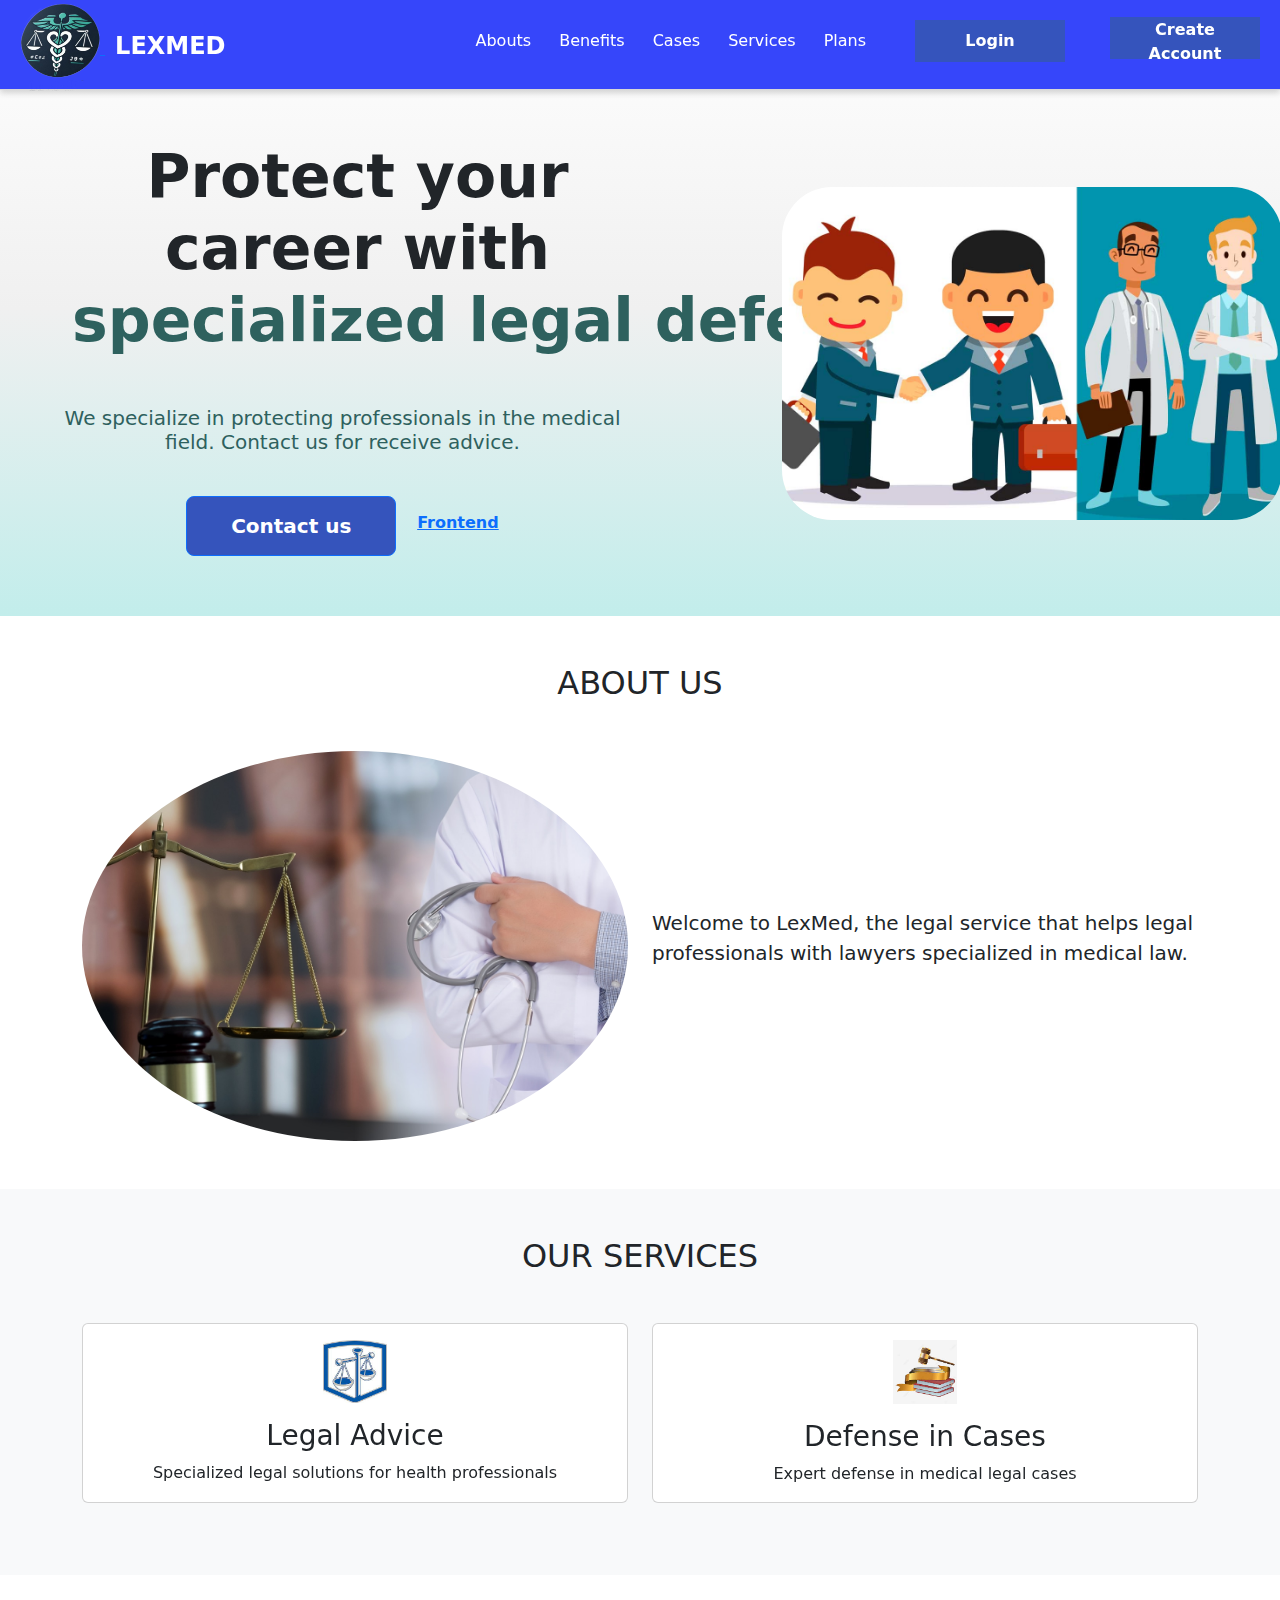
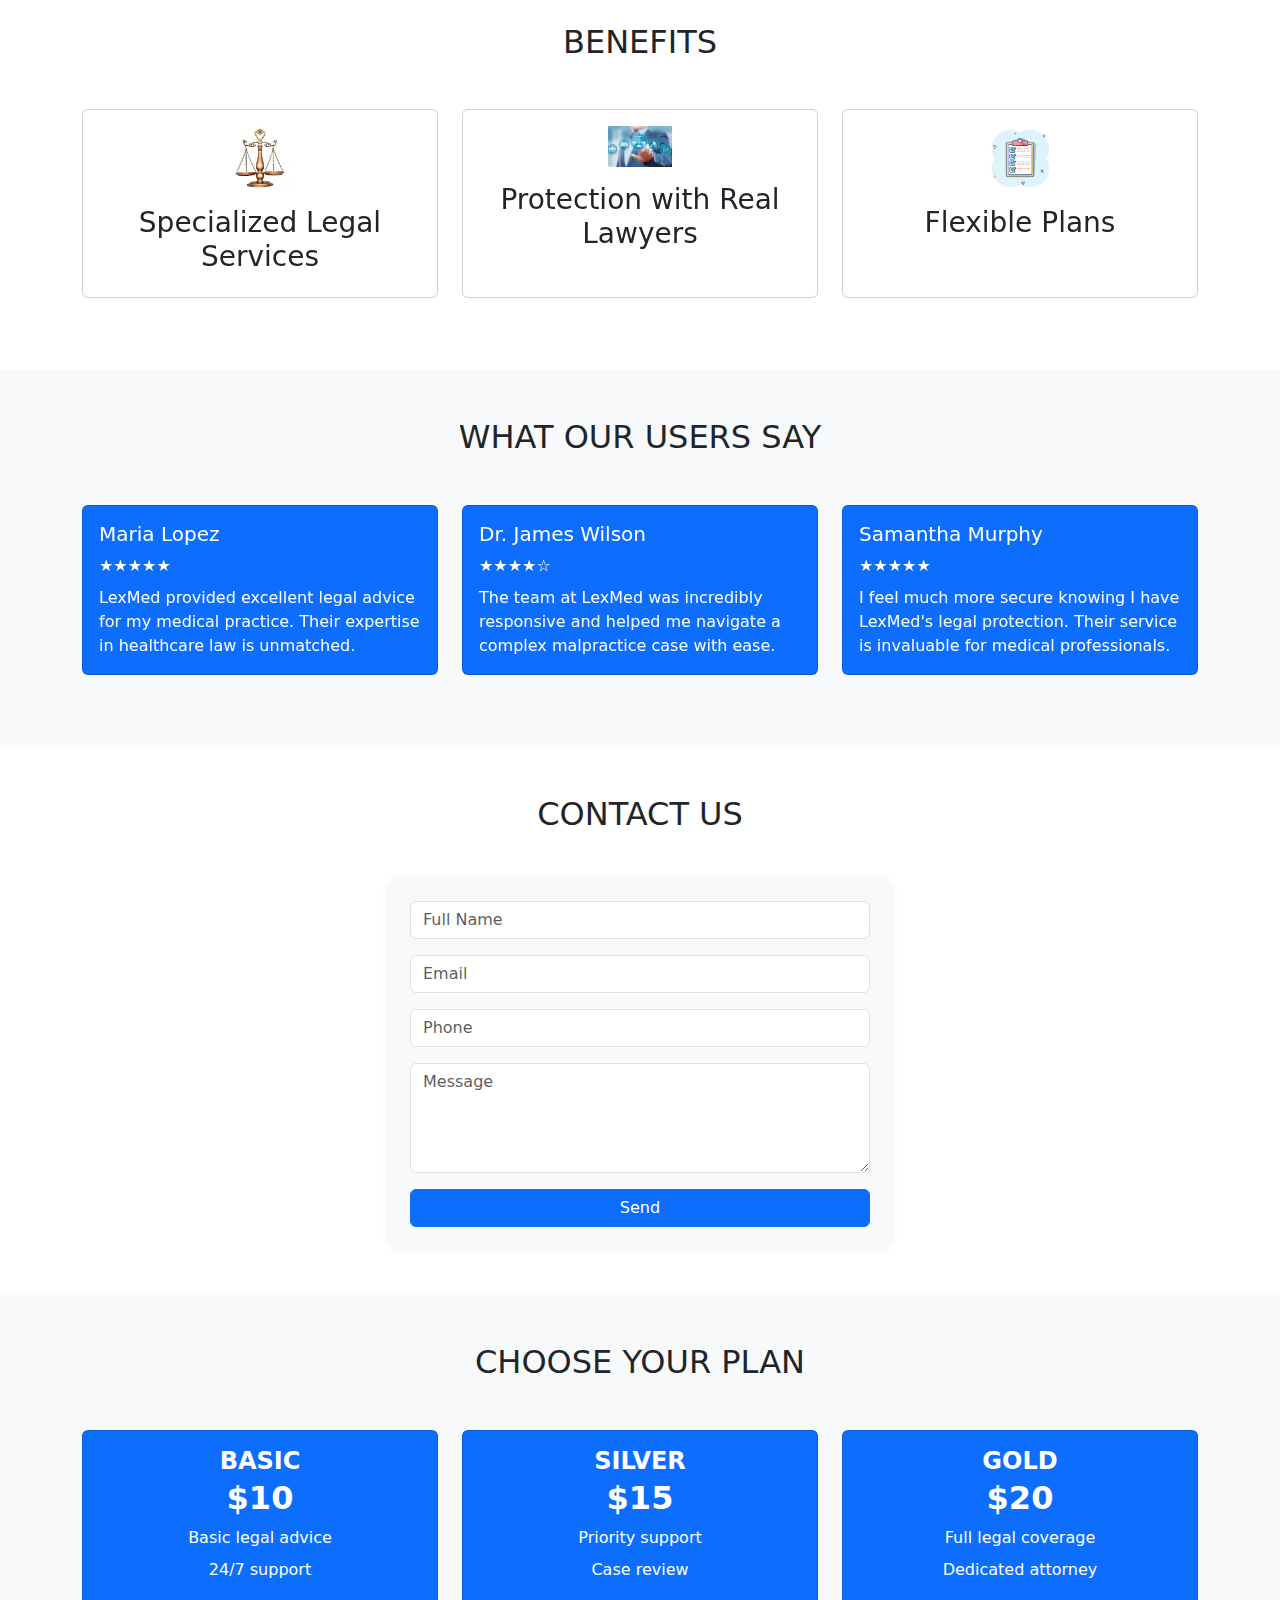
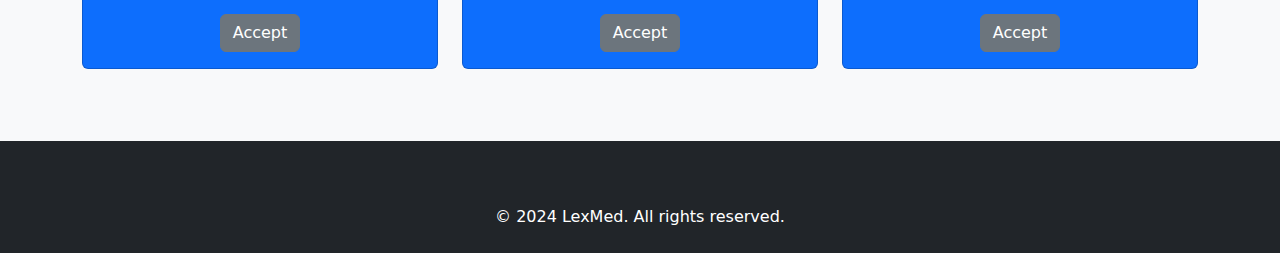
==== index.html @ c7dd46a3 "update cta" ====
<!doctype html>
<html lang="en">

<head>
    <meta charset="UTF-8">
    <meta name="viewport"
        content="width=device-width, user-scalable=no, initial-scale=1.0, maximum-scale=1.0, minimum-scale=1.0">
    <meta http-equiv="X-UA-Compatible" content="ie=edge">
    <title>LexMed - Legal Services for Medical Professionals</title>
    <link rel="stylesheet" type="text/css" href="./assets/styles/styles.css">
    <link rel="stylesheet" href="./assets/styles/seccion-hero.css">
    <link href="https://fonts.googleapis.com/css?family=Open Sans" rel="stylesheet">
    <link href="https://fonts.googleapis.com/css2?family=Poppins:wght@500;600&display=swap" rel="stylesheet">
    <!--Bootstrap-->
    <link href="https://cdn.jsdelivr.net/npm/bootstrap@5.3.3/dist/css/bootstrap.min.css" rel="stylesheet"
        integrity="sha384-QWTKZyjpPEjISv5WaRU9OFeRpok6YctnYmDr5pNlyT2bRjXh0JMhjY6hW+ALEwIH" crossorigin="anonymous">
    <script src="https://cdn.jsdelivr.net/npm/bootstrap@5.3.3/dist/js/bootstrap.bundle.min.js"
        integrity="sha384-YvpcrYf0tY3lHB60NNkmXc5s9fDVZLESaAA55NDzOxhy9GkcIdslK1eN7N6jIeHz"
        crossorigin="anonymous"></script>
    <!--Bootstrap Icons-->
    <link rel="stylesheet" href="https://cdnjs.cloudflare.com/ajax/libs/font-awesome/6.4.0/css/all.min.css"
        integrity="sha512-iecdLmaskl7CVkqkXNQ/ZH/XLlvWZOJyj7Yy7tcenmpD1ypASozpmT/E0iPtmFIB46ZmdtAc9eNBvH0H/ZpiBw=="
        crossorigin="anonymous" referrerpolicy="no-referrer" />
</head>

<body>
    <div class="progress-bar">
        <div id="progress" class="progress"></div>
    </div>
    <header>
        <div class="navbar">
            <div class="logo">
                <a href="">
                    <img src="./assets/images/logo_edit.png" alt="logo">
                </a>
                <span class="logo-title">LEXMED</span>
            </div>

            <ul class="links">
                <li><a href="#abouts">Abouts</a></li>
                <li><a href="#beneficios">Benefits</a></li>
                <li><a href="#cases">Cases</a></li>
                <li><a href="#services">Services</a></li>
                <li><a href="#planes">Plans</a></li>
                <a href="" target="_blank">
                    <button class="primary-button">Login</button>
                </a>
                <a href="" target="_blank">
                    <button class="primary-button">Create Account</button>
                </a>
            </ul>
            <div class="toggle_btn"><i class="fa-solid fa-bars"></i></div>
        </div>

        <div class="dropdown_menu">
            <ul>
                <li><a href="#abouts">Abouts</a></li>
                <li><a href="#beneficios">Benefits</a></li>
                <li><a href="#cases">Cases</a></li>
                <li><a href="#services">Services</a></li>
                <li><a href="#planes">Plans</a></li>
                <li><a href="" target="_blank">
                        <button class="primary-button">Login</button>
                    </a></li>
                <li><a href="" target="_blank">
                        <button class="primary-button">Create Account</button>
                    </a></li>
            </ul>
        </div>
    </header>

    <div class="container-fluid seccion-hero">
        <div class="row h-100">
            <div class="col animated-text">
                <h1 class="animated-text text-center">
                    Protect your career with <br>
                    <span class="text">specialized legal defense</span>
                </h1>

                <h4 class="hero-description text-center">
                    We specialize in protecting professionals in the medical field. Contact us for
                    receive
                    advice.
                </h4>

                <div class="text-center">
                    <button type="button" class="btn btn-primary btn-lg button-hero">Contact us</button>
                    <a href="https://lexmed.vercel.app/login">Frontend</a>
                </div>
            </div>

            <div class="col d-flex justify-content-center align-items-center">
                <img src="./assets/images/foto 1.jpg" alt="imagen hero LexMed" class="img-fluid">
            </div>
        </div>
    </div>
    <section class="about py-5">
        <div class="container">
            <h2 class="text-center mb-5">ABOUT US</h2>
            <div class="row align-items-center">
                <div class="col-md-6">
                    <img src="./assets/images/imagen2.jpg" alt="Scales of Justice" class="img-fluid rounded-circle">
                </div>
                <div class="col-md-6">
                    <p class="lead">Welcome to LexMed, the legal service that helps legal professionals with lawyers
                        specialized in medical law.</p>
                </div>
            </div>
        </div>
    </section>

    <section class="services py-5 bg-light">
        <div class="container">
            <h2 class="text-center mb-5">OUR SERVICES</h2>
            <div class="row">
                <div class="col-md-6 mb-4">
                    <div class="card h-100">
                        <div class="card-body text-center">
                            <img src="./assets/images/imagen3.jpg" alt="Legal Advice Icon" class="mb-3"
                                style="width: 64px;">
                            <h3 class="card-title">Legal Advice</h3>
                            <p class="card-text">Specialized legal solutions for health professionals</p>
                        </div>
                    </div>
                </div>
                <div class="col-md-6 mb-4">
                    <div class="card h-100">
                        <div class="card-body text-center">
                            <img src="./assets/images/imagen4.png" alt="Defense Icon" class="mb-3" style="width: 64px;">
                            <h3 class="card-title">Defense in Cases</h3>
                            <p class="card-text">Expert defense in medical legal cases</p>
                        </div>
                    </div>
                </div>
            </div>
        </div>
    </section>

    <section class="benefits py-5">
        <div class="container">
            <h2 class="text-center mb-5">BENEFITS</h2>
            <div class="row">
                <div class="col-md-4 mb-4">
                    <div class="card h-100">
                        <div class="card-body text-center">
                            <img src="./assets/images/imagen5.jpg" alt="Specialized Icon" class="mb-3"
                                style="width: 64px;">
                            <h3 class="card-title">Specialized Legal Services</h3>
                        </div>
                    </div>
                </div>
                <div class="col-md-4 mb-4">
                    <div class="card h-100">
                        <div class="card-body text-center">
                            <img src="./assets/images/imagen6.jpg" alt="Protection Icon" class="mb-3"
                                style="width: 64px;">
                            <h3 class="card-title">Protection with Real Lawyers</h3>
                        </div>
                    </div>
                </div>
                <div class="col-md-4 mb-4">
                    <div class="card h-100">
                        <div class="card-body text-center">
                            <img src="./assets/images/imagen7.jpg" alt="Flexible Icon" class="mb-3"
                                style="width: 64px;">
                            <h3 class="card-title">Flexible Plans</h3>
                        </div>
                    </div>
                </div>
            </div>
        </div>
    </section>
    <section class="testimonials py-5 bg-light">
        <div class="container">
            <h2 class="text-center mb-5">WHAT OUR USERS SAY</h2>
            <div class="row">
                <div class="col-md-4 mb-4">
                    <div class="card h-100 bg-primary text-white">
                        <div class="card-body">
                            <h5 class="card-title">Maria Lopez</h5>
                            <div class="mb-2">★★★★★</div>
                            <p class="card-text">LexMed provided excellent legal advice for my medical practice. Their
                                expertise in healthcare law is unmatched.</p>
                        </div>
                    </div>
                </div>
                <div class="col-md-4 mb-4">
                    <div class="card h-100 bg-primary text-white">
                        <div class="card-body">
                            <h5 class="card-title">Dr. James Wilson</h5>
                            <div class="mb-2">★★★★☆</div>
                            <p class="card-text">The team at LexMed was incredibly responsive and helped me navigate a
                                complex malpractice case with ease.</p>
                        </div>
                    </div>
                </div>
                <div class="col-md-4 mb-4">
                    <div class="card h-100 bg-primary text-white">
                        <div class="card-body">
                            <h5 class="card-title">Samantha Murphy</h5>
                            <div class="mb-2">★★★★★</div>
                            <p class="card-text">I feel much more secure knowing I have LexMed's legal protection. Their
                                service is invaluable for medical professionals.</p>
                        </div>
                    </div>
                </div>
            </div>
        </div>
    </section>

    <section class="contact-us py-5">
        <div class="container">
            <h2 class="text-center mb-5">CONTACT US</h2>
            <form class="mx-auto" style="max-width: 500px;">
                <div class="mb-3">
                    <input type="text" class="form-control" placeholder="Full Name" required>
                </div>
                <div class="mb-3">
                    <input type="email" class="form-control" placeholder="Email" required>
                </div>
                <div class="mb-3">
                    <input type="tel" class="form-control" placeholder="Phone">
                </div>
                <div class="mb-3">
                    <textarea class="form-control" rows="4" placeholder="Message" required></textarea>
                </div>
                <button type="submit" class="btn btn-primary w-100">Send</button>
            </form>
        </div>
    </section>

    <section class="pricing py-5 bg-light">
        <div class="container">
            <h2 class="text-center mb-5">CHOOSE YOUR PLAN</h2>
            <div class="row">
                <div class="col-md-4 mb-4">
                    <div class="card h-100 bg-primary text-white">
                        <div class="card-body text-center">
                            <h3 class="card-title">BASIC</h3>
                            <h4 class="card-subtitle mb-2">$10</h4>
                            <ul class="list-unstyled">
                                <li>Basic legal advice</li>
                                <li>24/7 support</li>
                            </ul>
                            <button class="btn btn-secondary mt-3">Accept</button>
                        </div>
                    </div>
                </div>
                <div class="col-md-4 mb-4">
                    <div class="card h-100 bg-primary text-white">
                        <div class="card-body text-center">
                            <h3 class="card-title">SILVER</h3>
                            <h4 class="card-subtitle mb-2">$15</h4>
                            <ul class="list-unstyled">
                                <li>Priority support</li>
                                <li>Case review</li>
                            </ul>
                            <button class="btn btn-secondary mt-3">Accept</button>
                        </div>
                    </div>
                </div>
                <div class="col-md-4 mb-4">
                    <div class="card h-100 bg-primary text-white">
                        <div class="card-body text-center">
                            <h3 class="card-title">GOLD</h3>
                            <h4 class="card-subtitle mb-2">$20</h4>
                            <ul class="list-unstyled">
                                <li>Full legal coverage</li>
                                <li>Dedicated attorney</li>
                            </ul>
                            <button class="btn btn-secondary mt-3">Accept</button>
                        </div>
                    </div>
                </div>
            </div>
        </div>
    </section>

    <footer class="py-4 bg-dark text-white text-center footer">
        <div class="container">
            <div class="mb-3">
                <a href="#" class="text-white me-3"><i class="fab fa-instagram"></i></a>
                <a href="#" class="text-white me-3"><i class="fab fa-twitter"></i></a>
                <a href="#" class="text-white me-3"><i class="fab fa-facebook"></i></a>
            </div>
            <p class="mb-0">© 2024 LexMed. All rights reserved.</p>
        </div>
    </footer>

    <script src="./assets/scripts/featuresprojects.js"></script>
</body>

</html>
---- assets/styles/styles.css ----
﻿:root {
    --white: #FFFFFF;
    --black: #FFFFFF;
    --btn-color-blue: #3554BC;
    --hover-sky-blue: #48E6EA;
    --very-light-blue: #3646fa;
    --very-light-purple: #D9C9ED;
    --very-light-pinkl: #d8d8d8;
    --very-ligh-gray: #333333;
    --sm: 14px;
    --md: 16px;
    --lg: 18px;
}

body {
    font-family: 'Open Sans', sans-serif;
    color: var(--text-color);
    margin-top: 90px;
}

body::-webkit-scrollbar-thumb {
    background: rgb(143, 214, 227);
    background: linear-gradient(0deg, rgba(143, 214, 227, 1) 5%, rgba(210, 140, 219, 1) 47%, rgba(143, 214, 227, 1) 100%);
    border-radius: 10px;
}


li {
    list-style: none;
}

a {
    text-decoration: none;
    color: var(--color-black);
    font-size: 1rem;
}

a:hover {
    color: var(--accent-color);
    font-size: 1.5rem;
    transition: 0.7s;
}

.progress-bar {
    position: fixed;
    width: 100%;
    height: 10px;
}

.progress {
    width: 0%;
    height: 100%;
    background-color: var(--very-light-purple);
}

.menu {
    display: none;
}

/********* NAVIGATION BAR *********/

header {
    position: relative;
    padding: 0 2rem;
    height: 90px;
    background-repeat: no-repeat;
    background-attachment: fixed;
    background-size: cover;
    position: fixed;
    top: 0;
    width: 100%;
    z-index: 100;
    display: flex;
    padding: 5px 20px;
    justify-content: space-between;
    align-items: center;
    border-bottom: 1px solid var(--very-light-pinkl);
    background-color: var(--very-light-blue);
    box-shadow: 0px 3px 6px rgba(0, 0, 0, 0.16);
}

.navbar {
    width: 100%;
    height: 100px;
    margin: 0 auto;
    display: flex;
    align-items: center;
    justify-content: space-between;
}

.navbar .logo a img {
    width: 80px;
    height: auto;

}

.navbar .links {
    display: flex;
    gap: 2rem;
    font-weight: 500;
    list-style: none;
    display: flex;
    align-items: center;
    gap: 20px;
    height: 50px;
}

.navbar .links li a {
    text-decoration: none;
    color: var(--black);
    border-radius: 8px;
    padding: 4px;
    display: inline-block;
}

.logo-title {
    font-size: 1.5rem;
    font-weight: bold;
    margin-left: 10px;
    color: white;
}

.navbar .links li a:hover {
    background-color: var(--hover-sky-blue);
    border: 1px solid var(--very-light-purple);
}

.navbar.links li:first-child a:hover,
.navbar.links li:nth-child(4) a:hover,
.navbar.links li:last-child a:hover {
    display: block;
    text-align: center;
}


.navbar .toggle_btn {
    color: var(--color-black);
    font-size: 1.5rem;
    cursor: pointer;
    display: none;
}

.navbar .toggle_btn:hover {
    color: var(--accent-color);
}

.primary-button {
    background-color: var(--btn-color-blue);
    margin-left: 25px;
    border: none;
    color: var(--white);
    height: 42px;
    width: 150px;
    cursor: pointer;
    font-size: var(--md);
    font-weight: bold;
}

#tooltip {
    position: absolute;
    bottom: 0;
    left: 50%;
    transform: translateX(-50%);
    color: rgb(0, 0, 0);
    padding: 0.5rem;
    border-radius: 5px;
    font-size: 14px;
    pointer-events: none;
    display: none;
    font-family: var(--roboto-font);
}

/********* DROPDOWN MENU *********/

.dropdown_menu {
    position: absolute;
    right: 2rem;
    top: 100px;
    width: 300px;
    height: 0;
    background: rgba(0, 0, 0, 0.1);
    backdrop-filter: blur(15px);
    border-radius: 10px;
    overflow: hidden;
    transition: height 0.5s cubic-bezier(0.175, 0.885, 0.32, 1.275);
    font-family: Arial, sans-serif;
}

.dropdown_menu.open {
    height: 350px;
}

.dropdown_menu.open a {
    text-decoration: none;
}

.dropdown_menu li {
    padding: 0.7rem;
    display: flex;
    align-items: center;
    justify-content: center;
}


.about-image {
    max-width: 300px;
    margin: 0 auto;
}

.card {
    transition: transform 0.3s ease-in-out;
}

.card:hover {
    transform: translateY(-5px);
}

.service-icon, .benefit-icon {
    width: 64px;
    height: 64px;
}

@media (max-width: 992px) {
    .navbar .links {
        display: none;
    }

    .navbar .toggle_btn {
        display: block;
    }

    .animated-text {
        font-size: 2rem;
    }
}

@media (max-width: 768px) {
    .animated-text {
        font-size: 1.75rem;
    }

    .hero-description {
        font-size: 1rem;
    }
}

@media (max-width: 576px) {
    .animated-text {
        font-size: 1.5rem;
    }

    .hero-description {
        font-size: 0.9rem;
    }
}

/* Estilos adicionales para las nuevas secciones */

.testimonials .card,
.pricing .card {
    transition: transform 0.3s ease-in-out;
}

.testimonials .card:hover,
.pricing .card:hover {
    transform: translateY(-5px);
}

.contact-us form {
    background-color: #f8f9fa;
    padding: 20px;
    border-radius: 8px;
    box-shadow: 0 0 10px rgba(0, 0, 0, 0.1);
}

.pricing .card-title {
    font-size: 1.5rem;
    font-weight: bold;
}

.pricing .card-subtitle {
    font-size: 2rem;
    font-weight: bold;
}

.pricing ul {
    margin-bottom: 1rem;
}

.pricing ul li {
    margin-bottom: 0.5rem;
}



footer a:hover {
    color: var(--hover-sky-blue) !important;
}

@media (max-width: 768px) {
    .testimonials .card,
    .pricing .card {
        margin-bottom: 20px;
    }
}
---- assets/styles/seccion-hero.css ----
﻿.animated-text {
    font-size: 60px;
    font-weight: 600;
    min-width: 280px;
    padding-top: 40px;
    margin-left: 30px;
}

.text {
    border-right: 2px solid #0072FF;
    white-space: nowrap;
    overflow: hidden;
    animation: blink-caret .75s step-end infinite;
    color: #2E615E;
}

@keyframes blink-caret {
    from, to {
        border-color: transparent
    }
    50% {
        border-color: #2E615E;
    }
}

.hero-description {
    font-size: 20px;
    color: #2E615E;
    margin-top: 50px;
}

.seccion-hero {
    background-image: linear-gradient(180deg, #ffffff 0%, #f0f0f0 50%, #c2edeb 100%, #74C9C4);
    padding-top: 60px;
    padding-bottom: 60px;
    margin-right: 20px;
}

.seccion-hero .button-hero {
    font-size: 20px;
    width: 210px;
    height: 60px;
    font-weight: 600;
    margin-top: 30px;
    background-color: var(--btn-color-blue);
    color: var(--white);
}

.seccion-hero img {
    height: auto;
    width: 500px;
    object-fit: contain;
    border-radius: 50px;
    margin-top: 10vh;
    margin-left: 10vw;
    z-index: 0;
    display: block;
}


@media (max-width: 992px) {
    .animated-text {
        font-size: 40px;
        margin-left: 0;
        text-align: center;
        padding-top: 20px;
    }

    .hero-description {
        font-size: 18px;
        margin-top: 30px;
    }

    .seccion-hero .button-hero {
        margin-top: 20px;
    }

    .seccion-hero img {
        width: 80%;
        margin-top: 30px;
        margin-left: 5%
    }
}

@media (max-width: 768px) {
    .animated-text {
        font-size: 35px;
    }

    .hero-description {
        font-size: 16px;
    }

    .seccion-hero .button-hero {
        width: 180px;
        height: 50px;
        font-size: 18px;
    }

}

@media (max-width: 576px) {
    .animated-text {
        font-size: 28px;
    }

    .hero-description {
        font-size: 14px;
    }

    .seccion-hero .button-hero {
        width: 160px;
        height: 45px;
        font-size: 16px;
    }

    .seccion-hero img {
        width: 100%;
        margin-top: 20px;
        margin-left: 2%;
    }
}
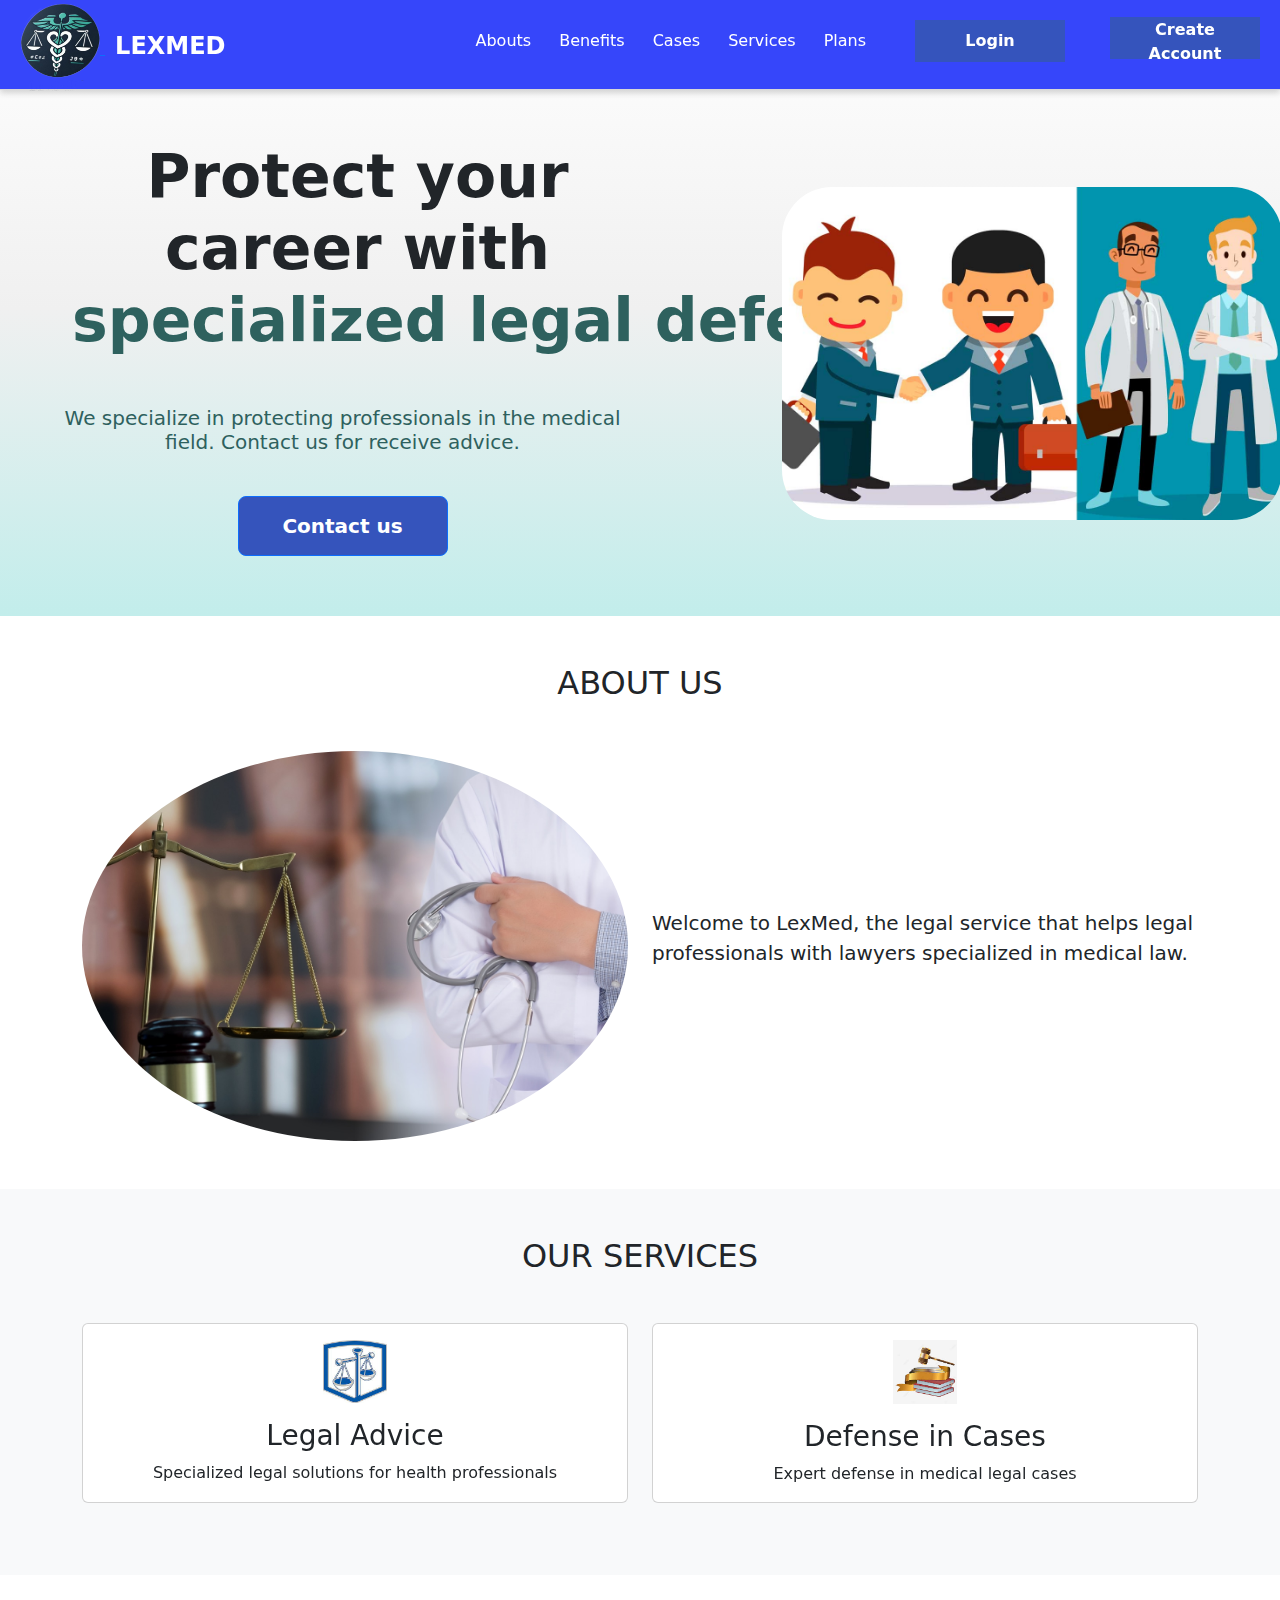
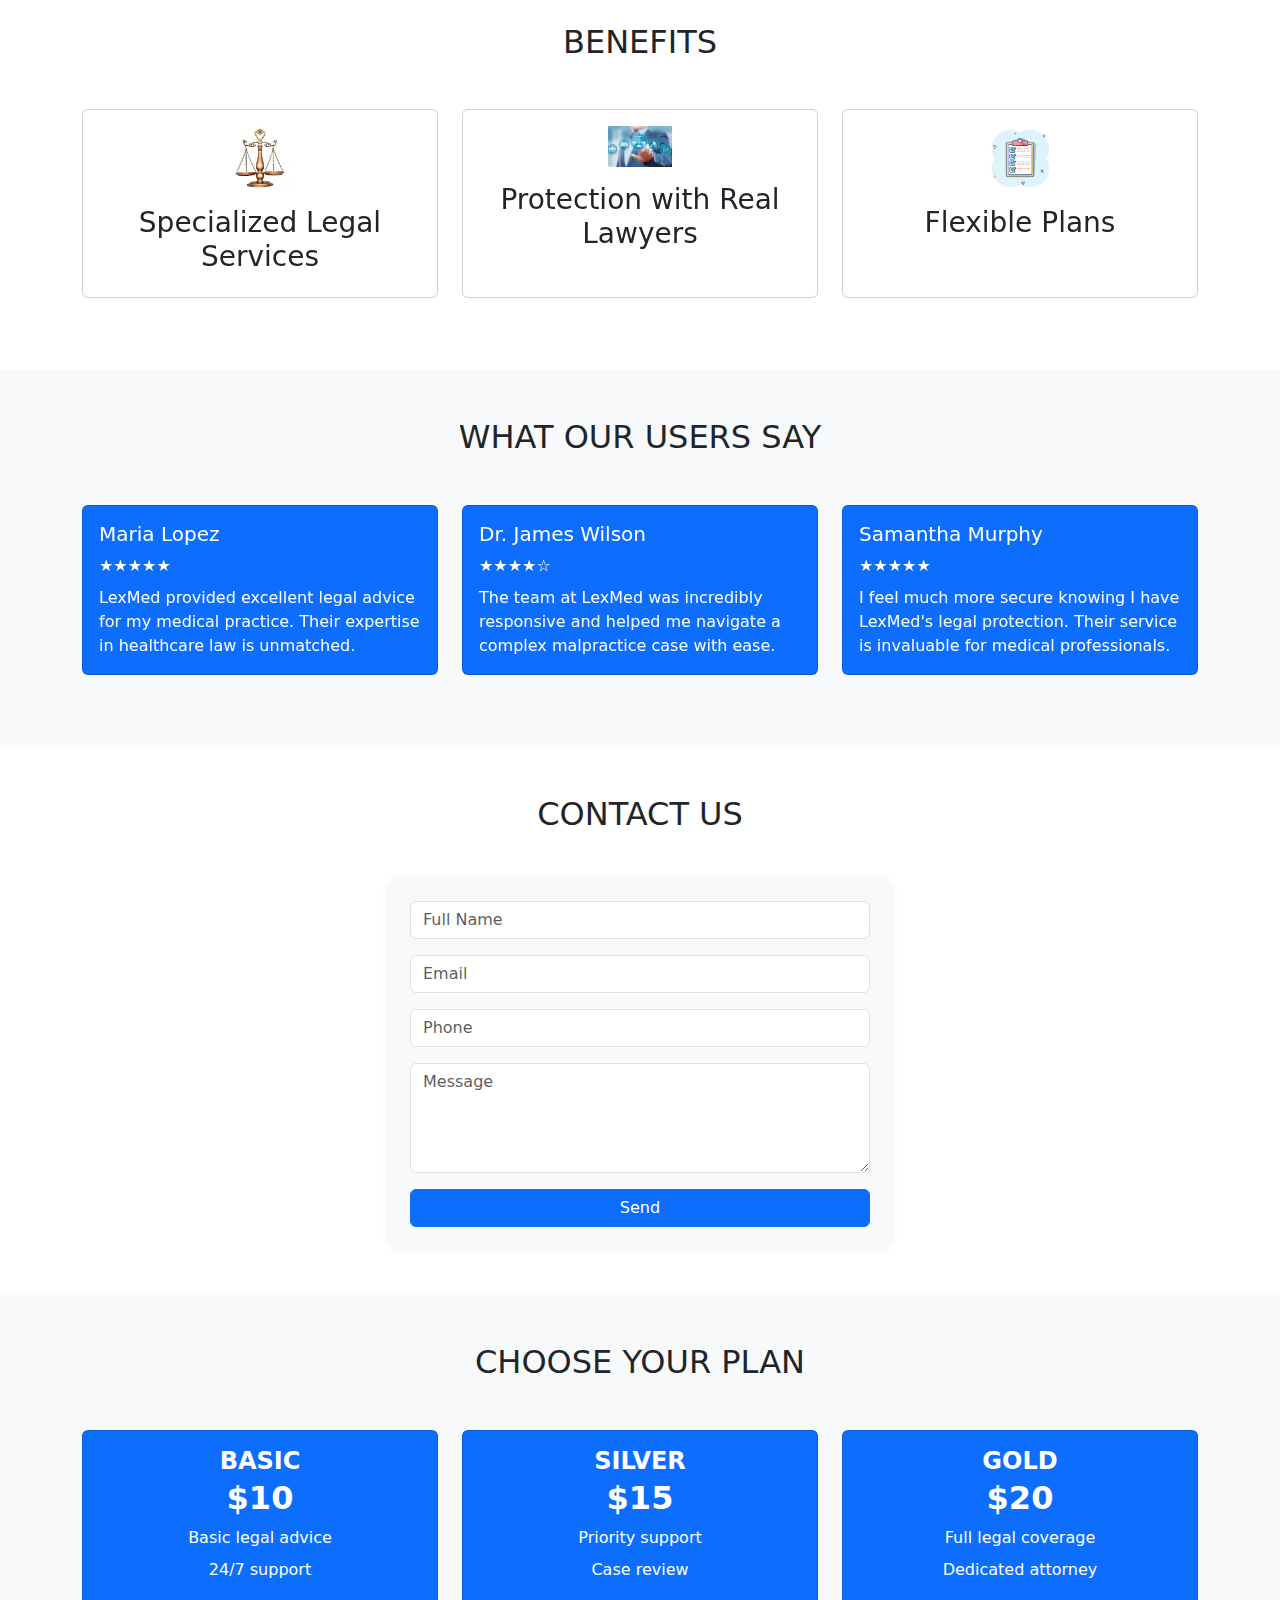
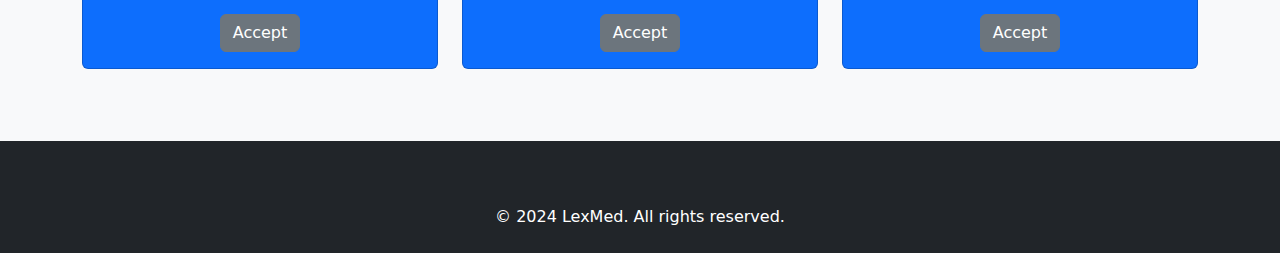
==== commit 10093798: "update cta god" ====
--- a/index.html
+++ b/index.html
@@ -85,7 +85,7 @@
 
                 <div class="text-center">
                     <button type="button" class="btn btn-primary btn-lg button-hero">Contact us</button>
-                    <a href="https://lexmed.vercel.app/login">Frontend</a>
+                    <a href="https://lexmed.vercel.app/login"></a>
                 </div>
             </div>
 
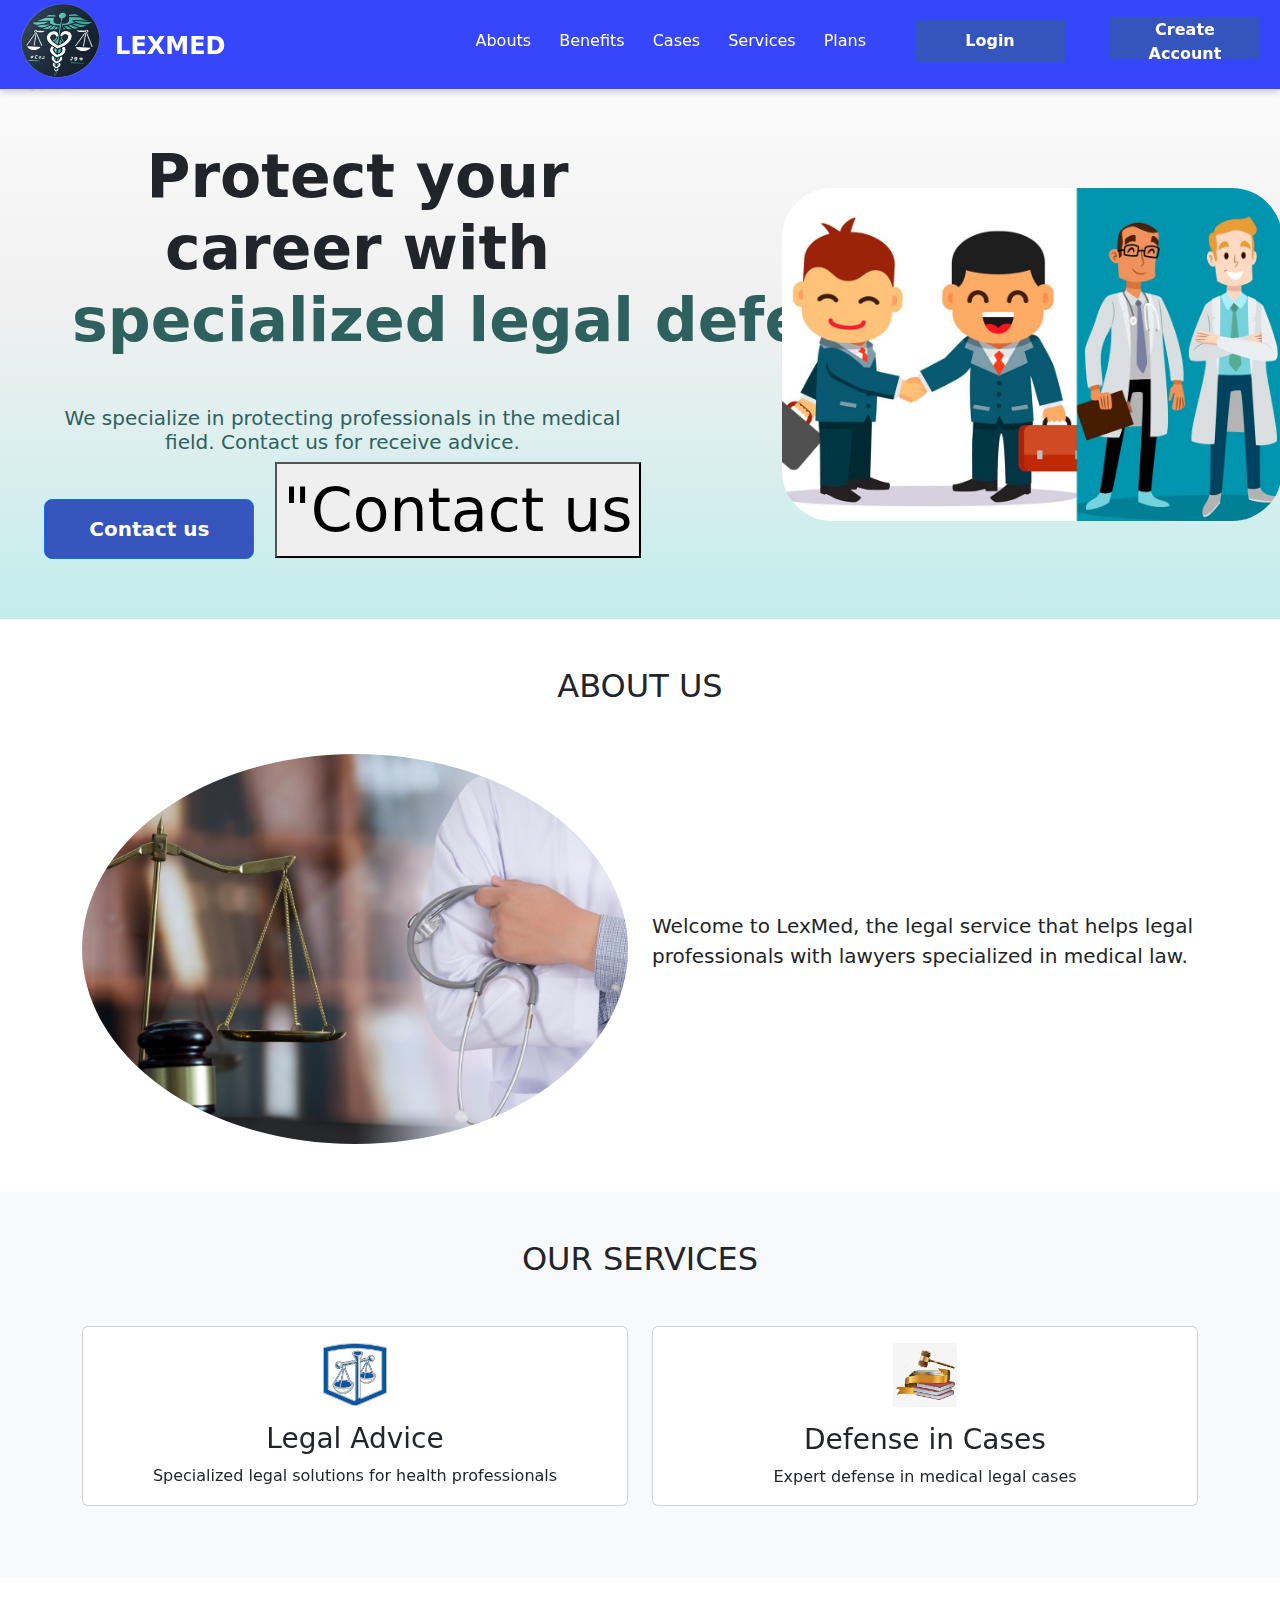
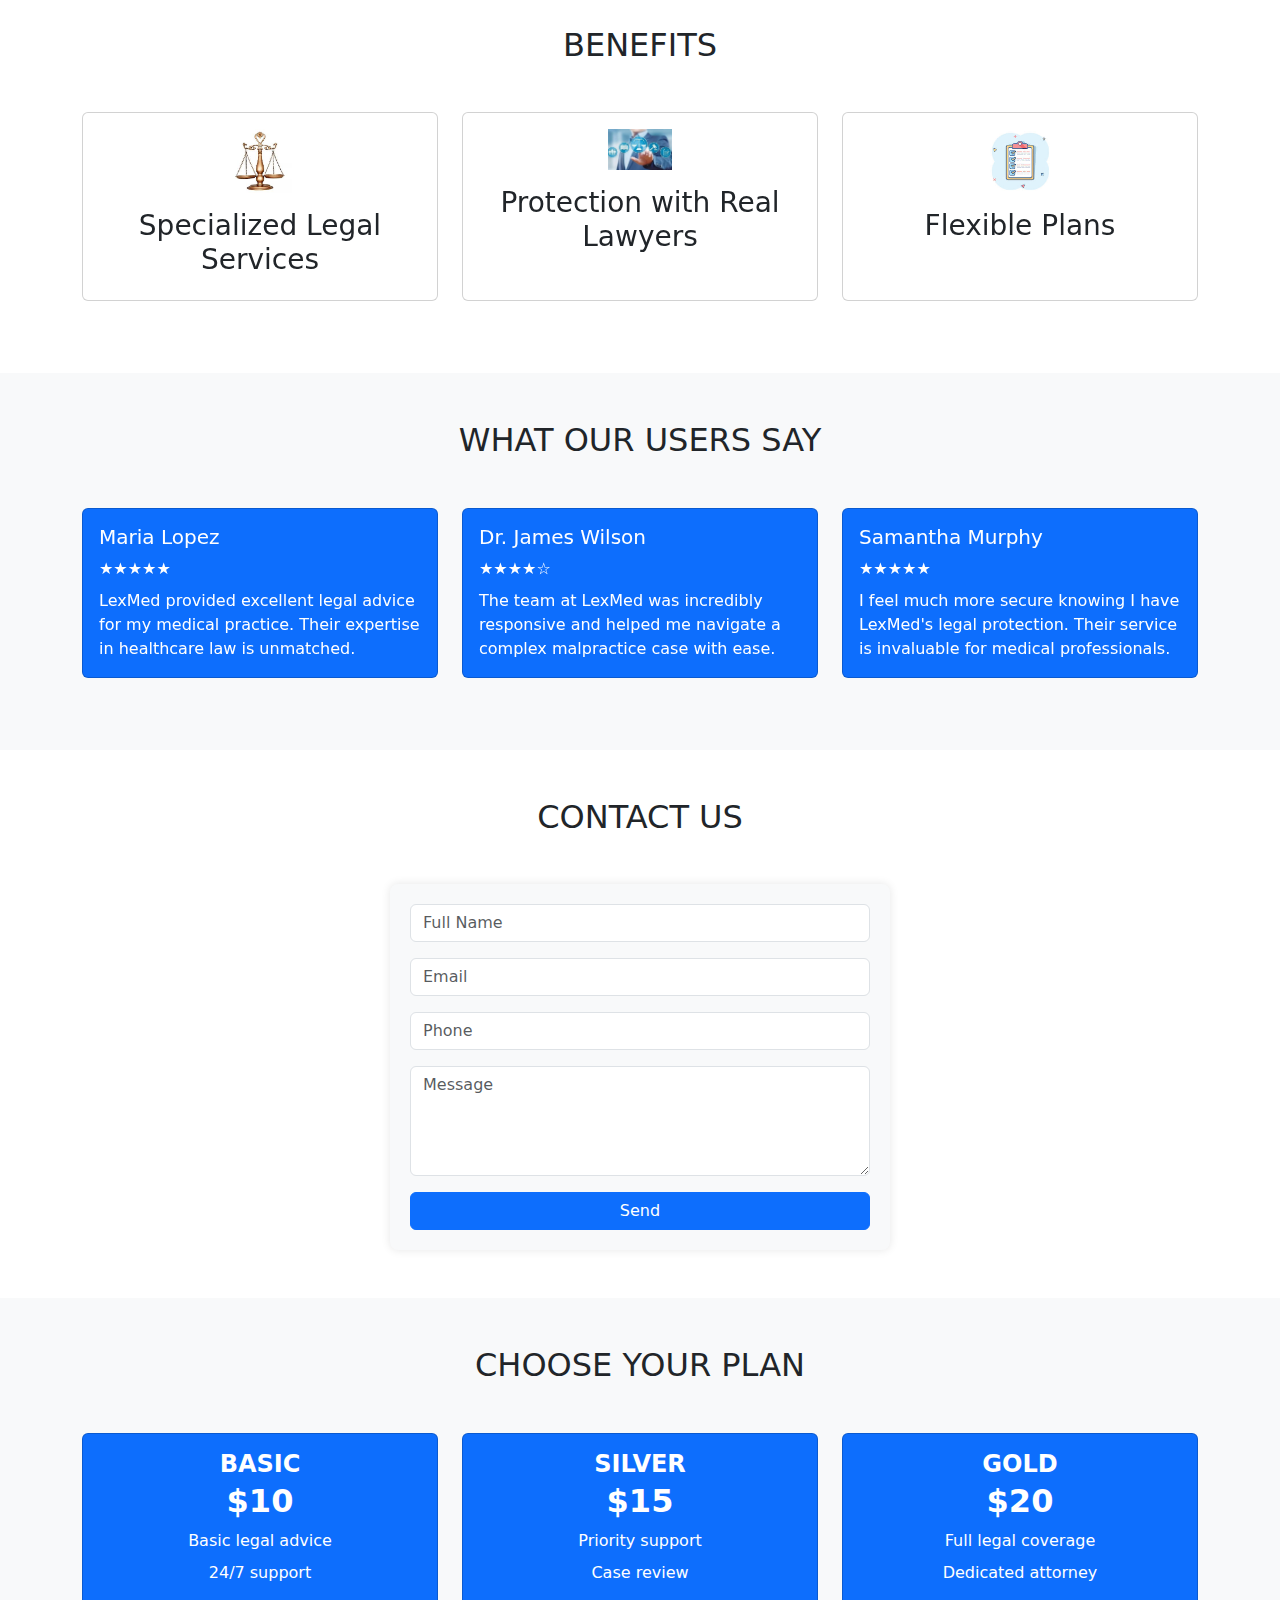
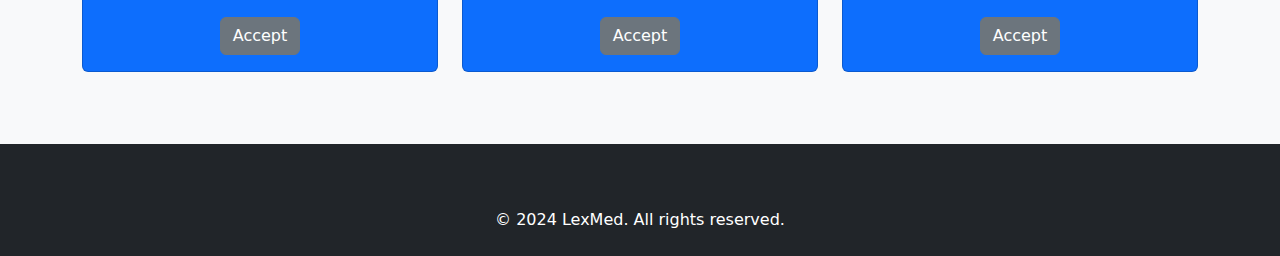
==== commit d89145ba: "update cta 1.0" ====
--- a/index.html
+++ b/index.html
@@ -85,7 +85,7 @@
 
                 <div class="text-center">
                     <button type="button" class="btn btn-primary btn-lg button-hero">Contact us</button>
-                    <a href="https://lexmed.vercel.app/login"></a>
+                    <button onclick="gotoLink(this)" value="https://lexmed.vercel.app/login">"Contact us</button>
                 </div>
             </div>
 
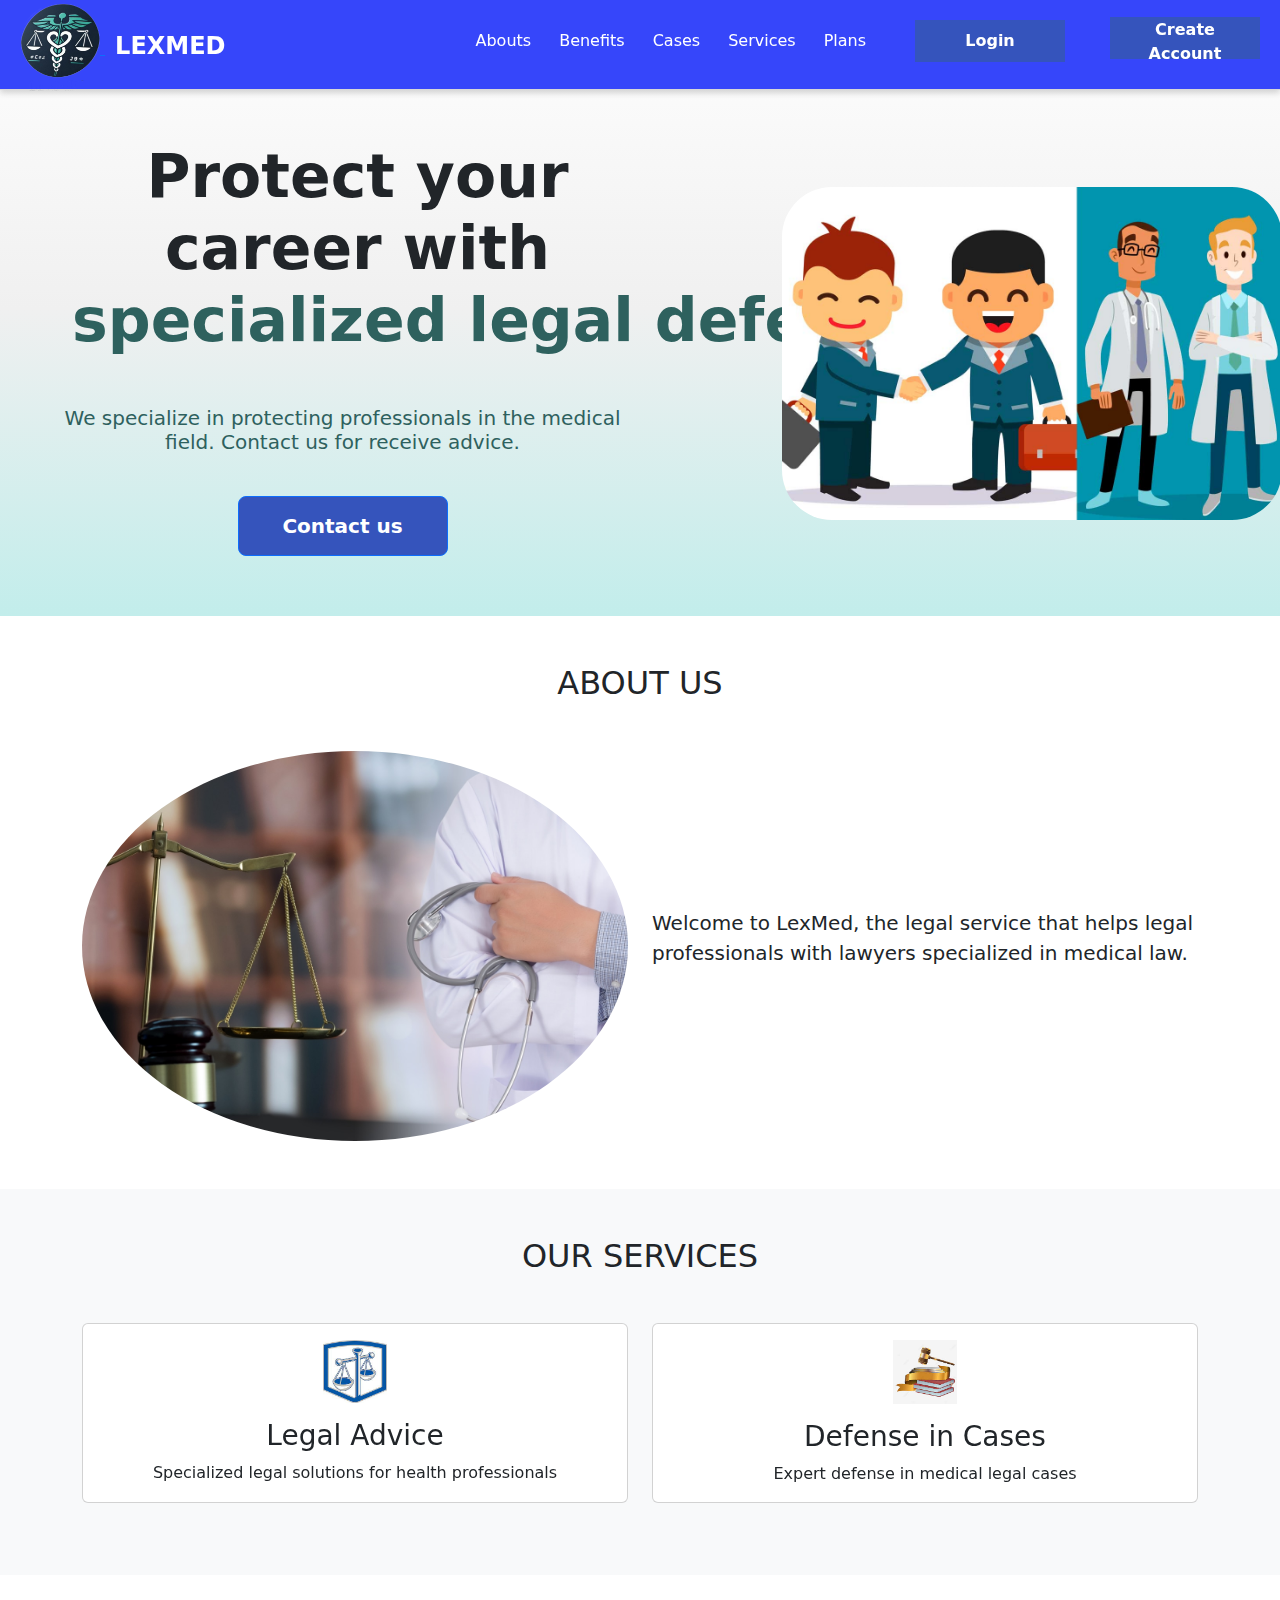
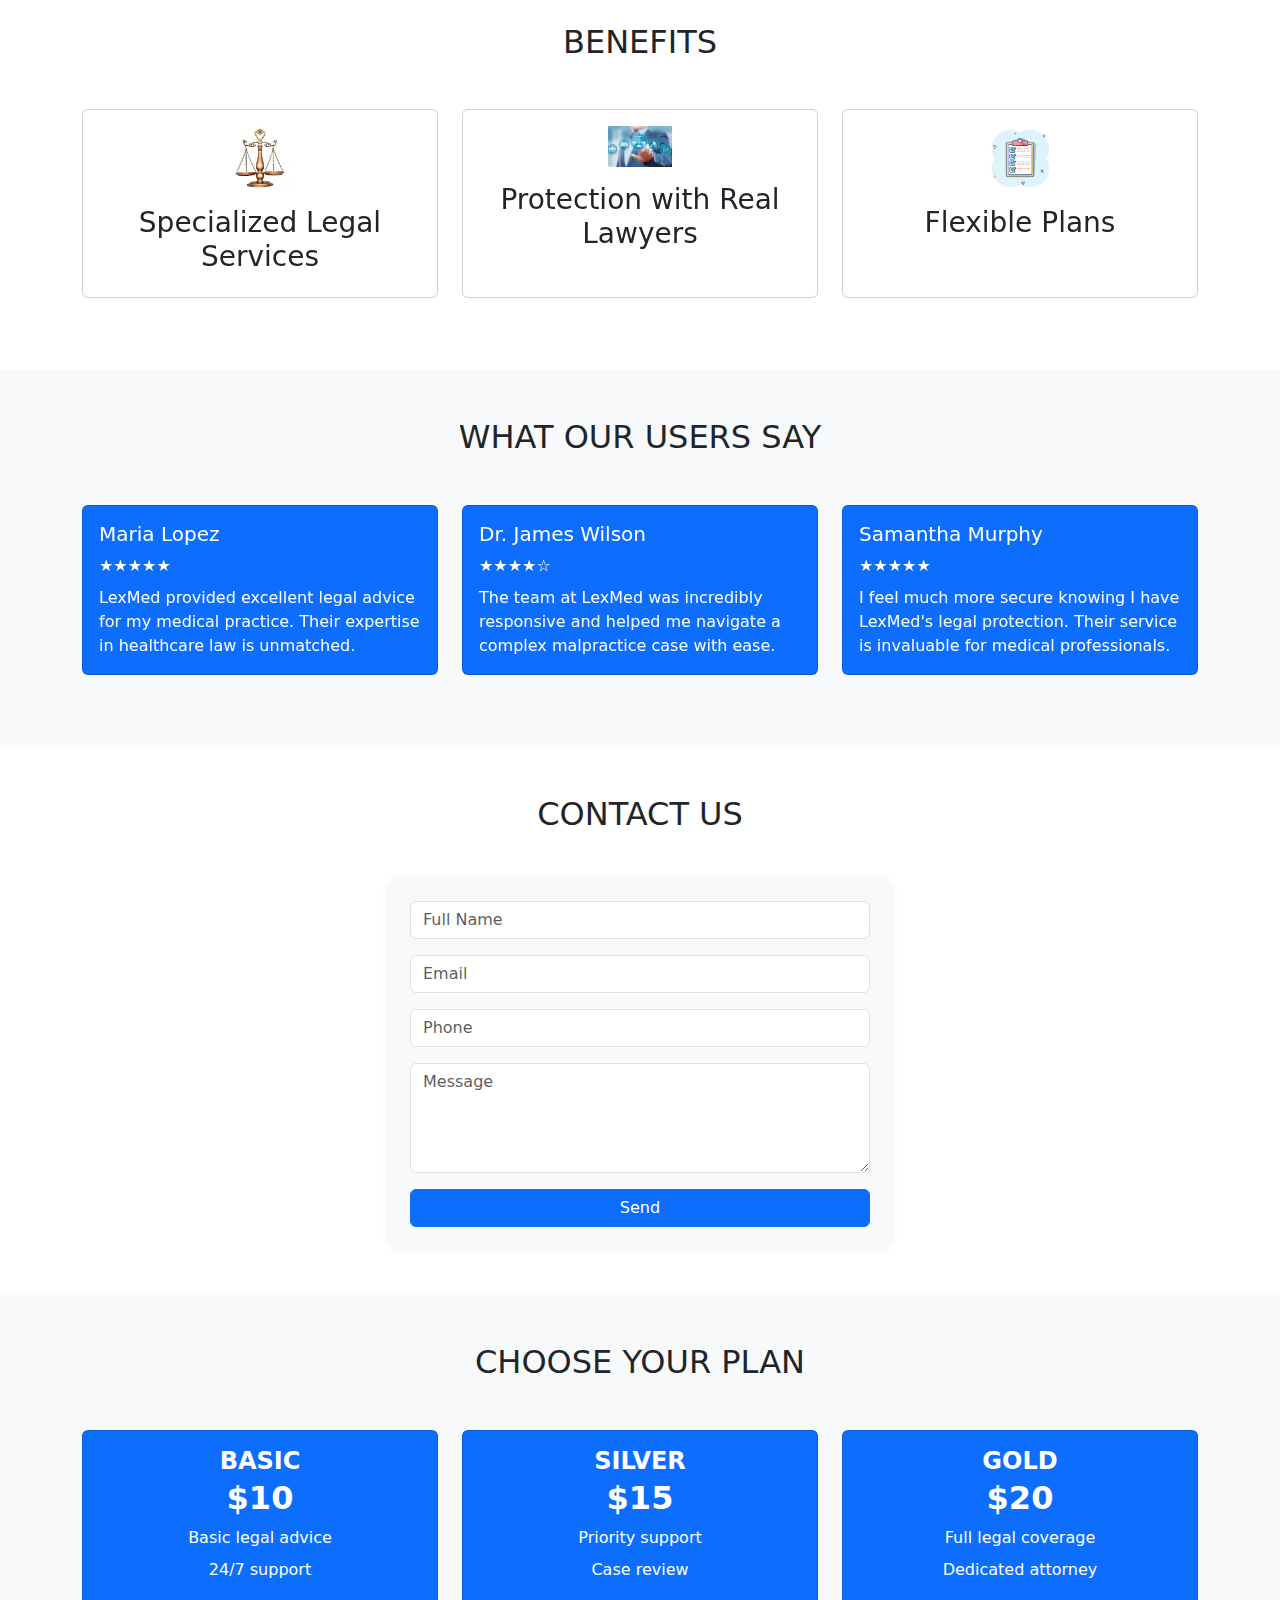
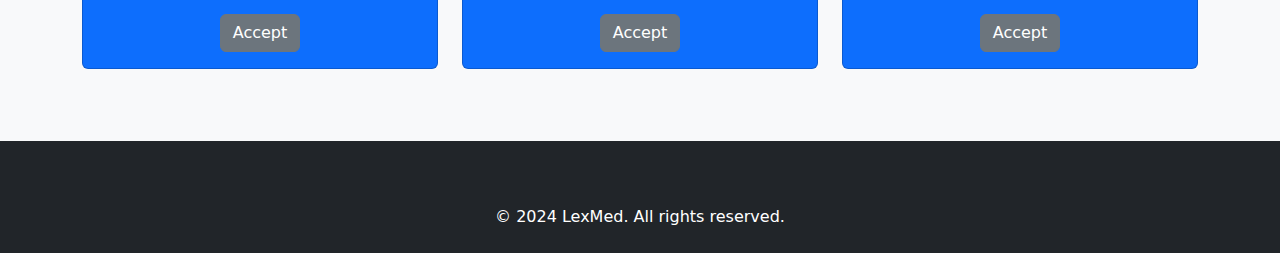
==== commit 7b4422cb: "delete cta 1.0" ====
--- a/index.html
+++ b/index.html
@@ -85,7 +85,6 @@
 
                 <div class="text-center">
                     <button type="button" class="btn btn-primary btn-lg button-hero">Contact us</button>
-                    <button onclick="gotoLink(this)" value="https://lexmed.vercel.app/login">"Contact us</button>
                 </div>
             </div>
 
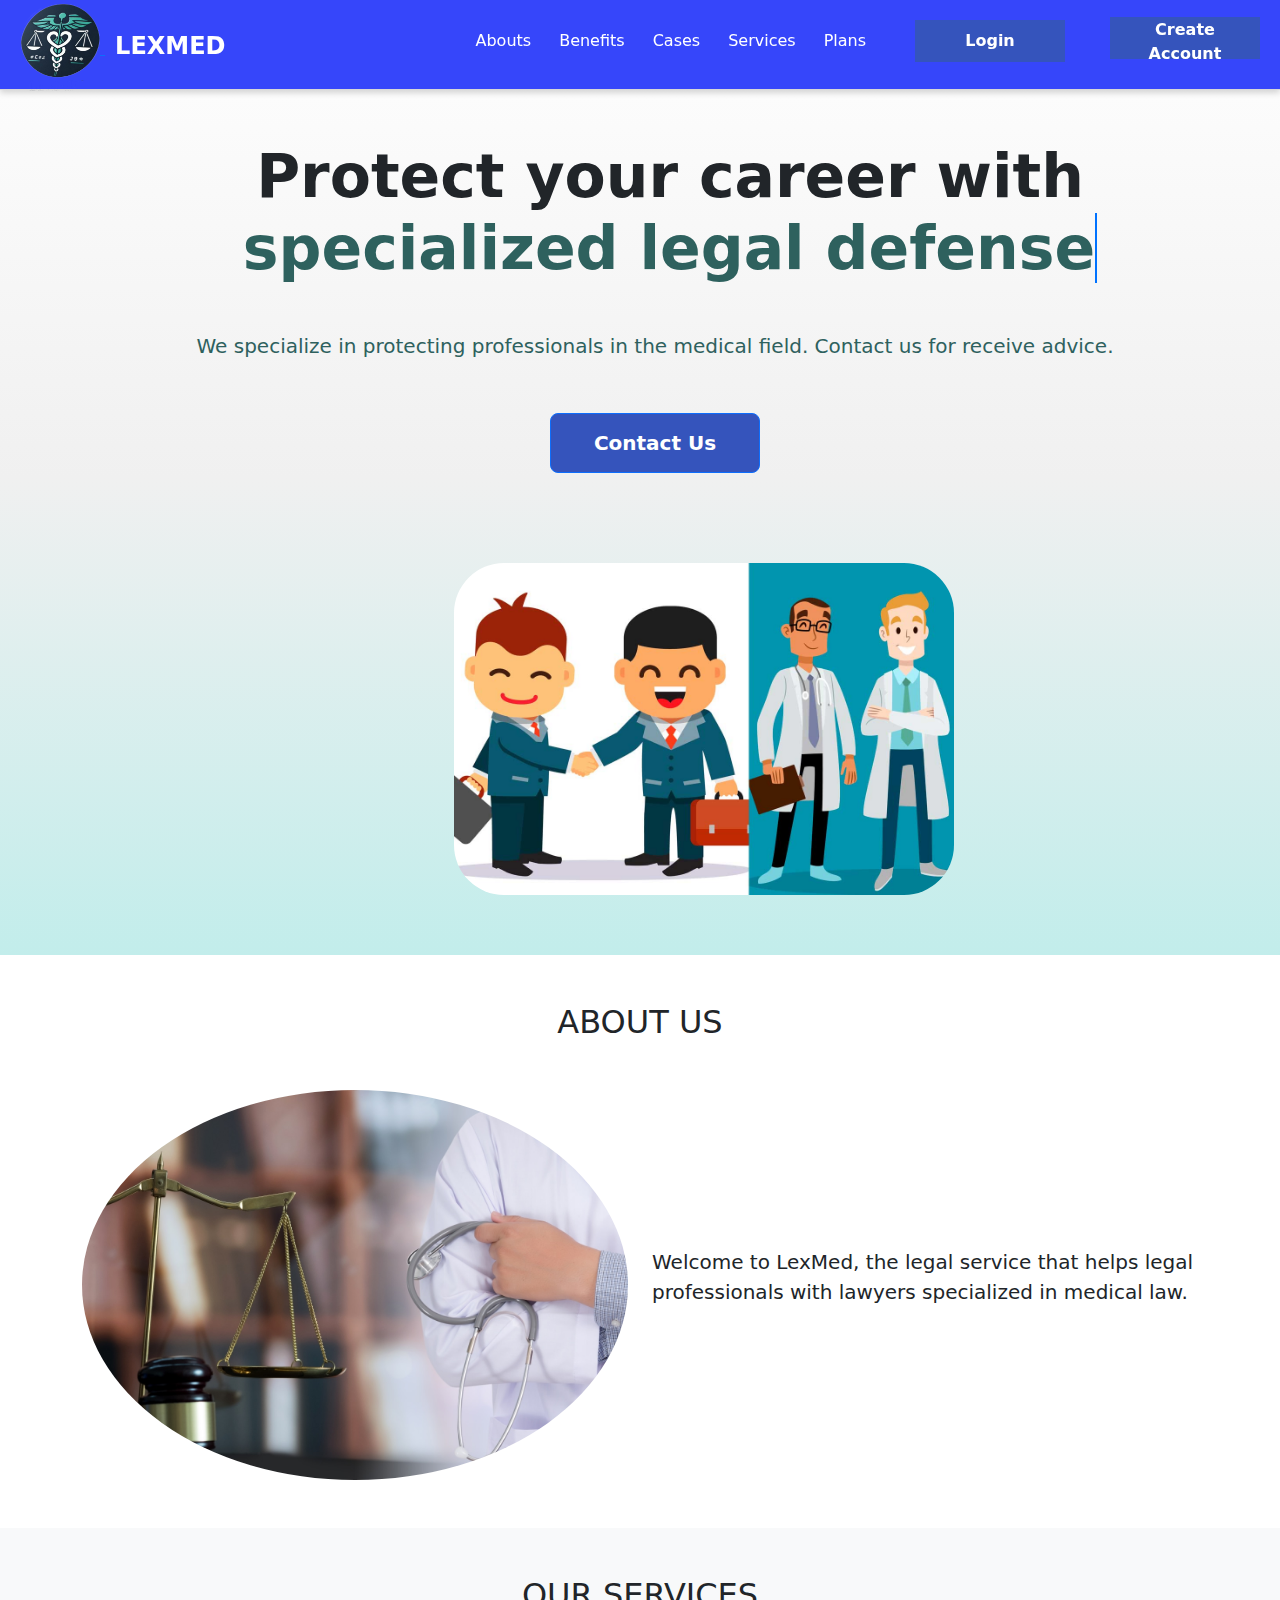
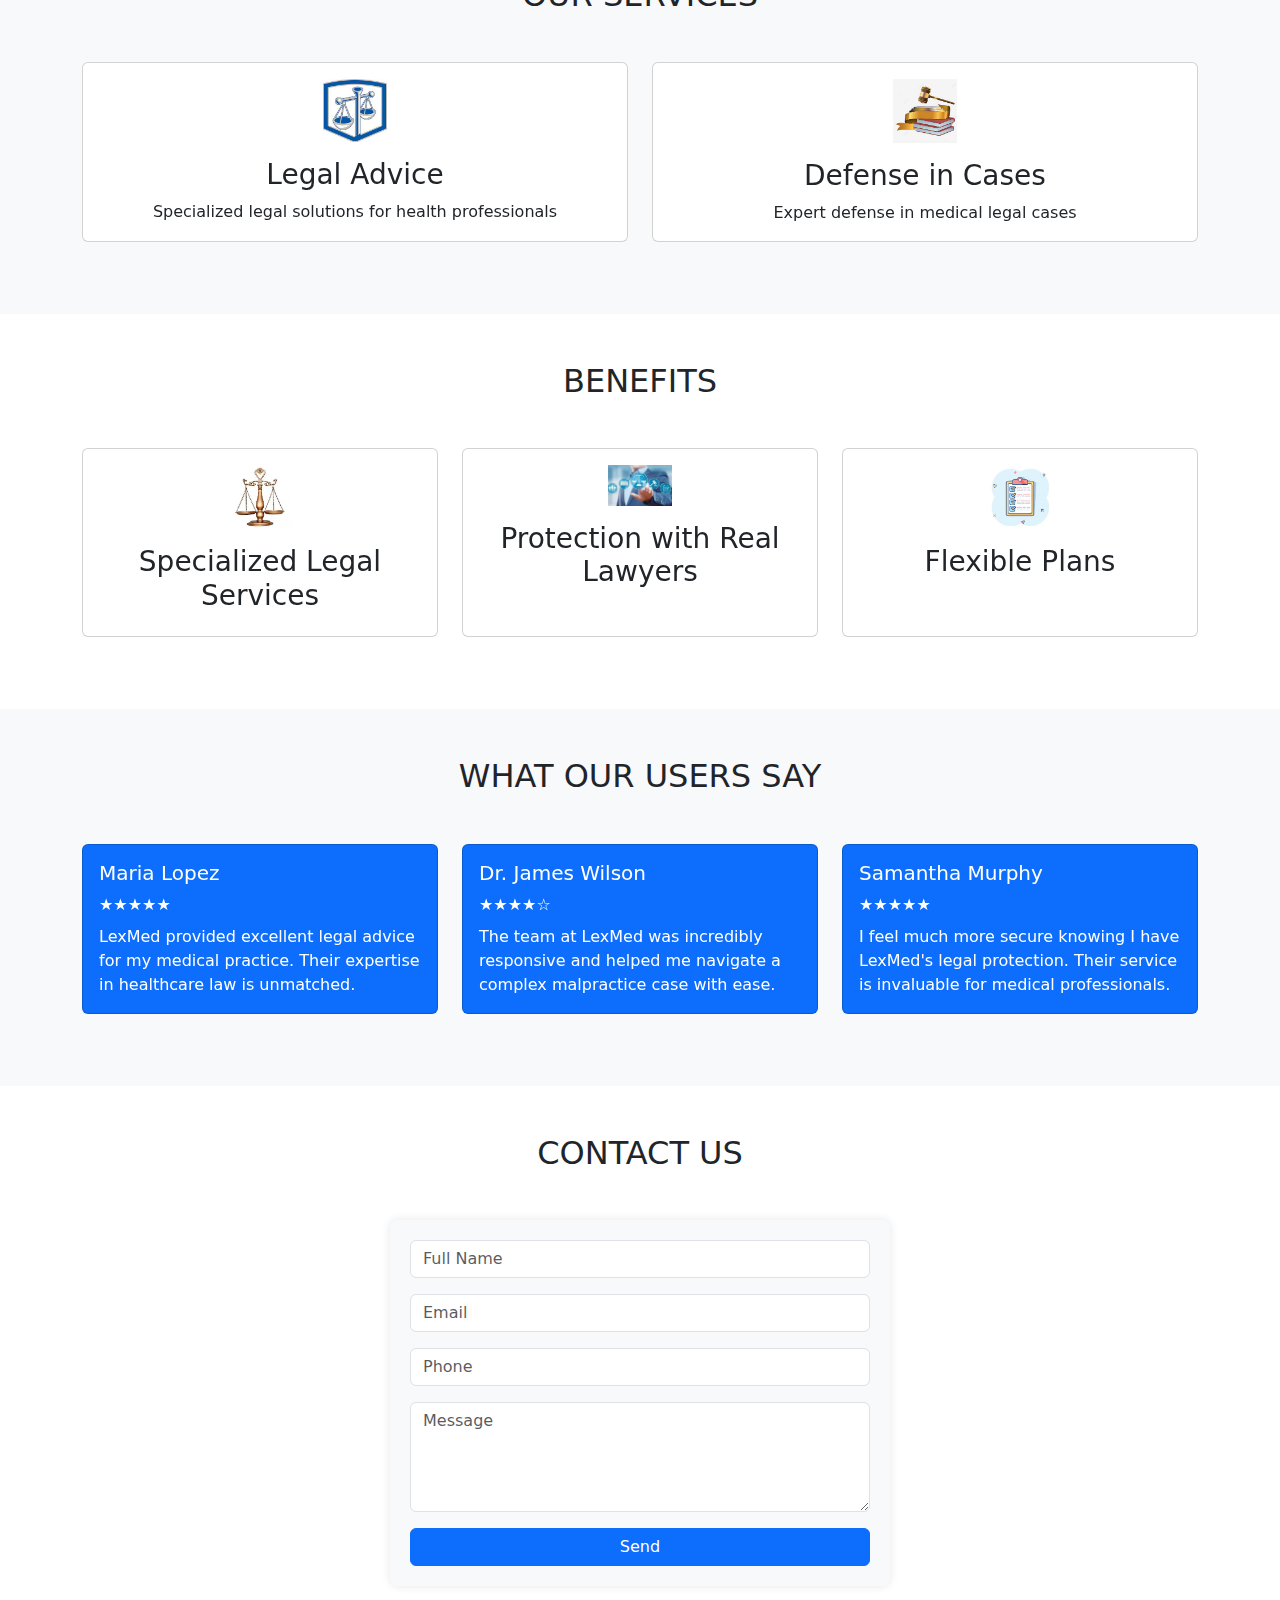
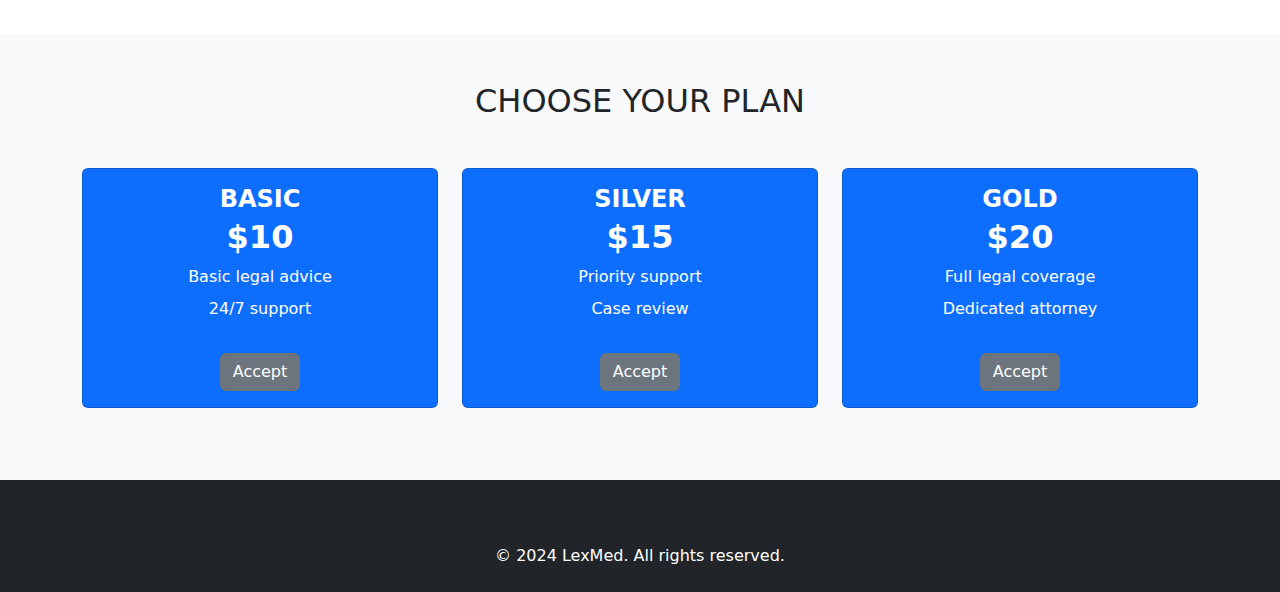
==== commit 5f60f200: "ADD CTA 1.01" ====
--- a/index.html
+++ b/index.html
@@ -82,9 +82,12 @@
                     receive
                     advice.
                 </h4>
-
-                <div class="text-center">
-                    <button type="button" class="btn btn-primary btn-lg button-hero">Contact us</button>
+                    <div class="text-center">
+                        <a href="https://lexmed.vercel.app/login" target="_blank">
+                            <button type="button" class="btn btn-primary btn-lg button-hero">Contact Us</button>
+                        </a>
+                    </div>
+                    
                 </div>
             </div>
 
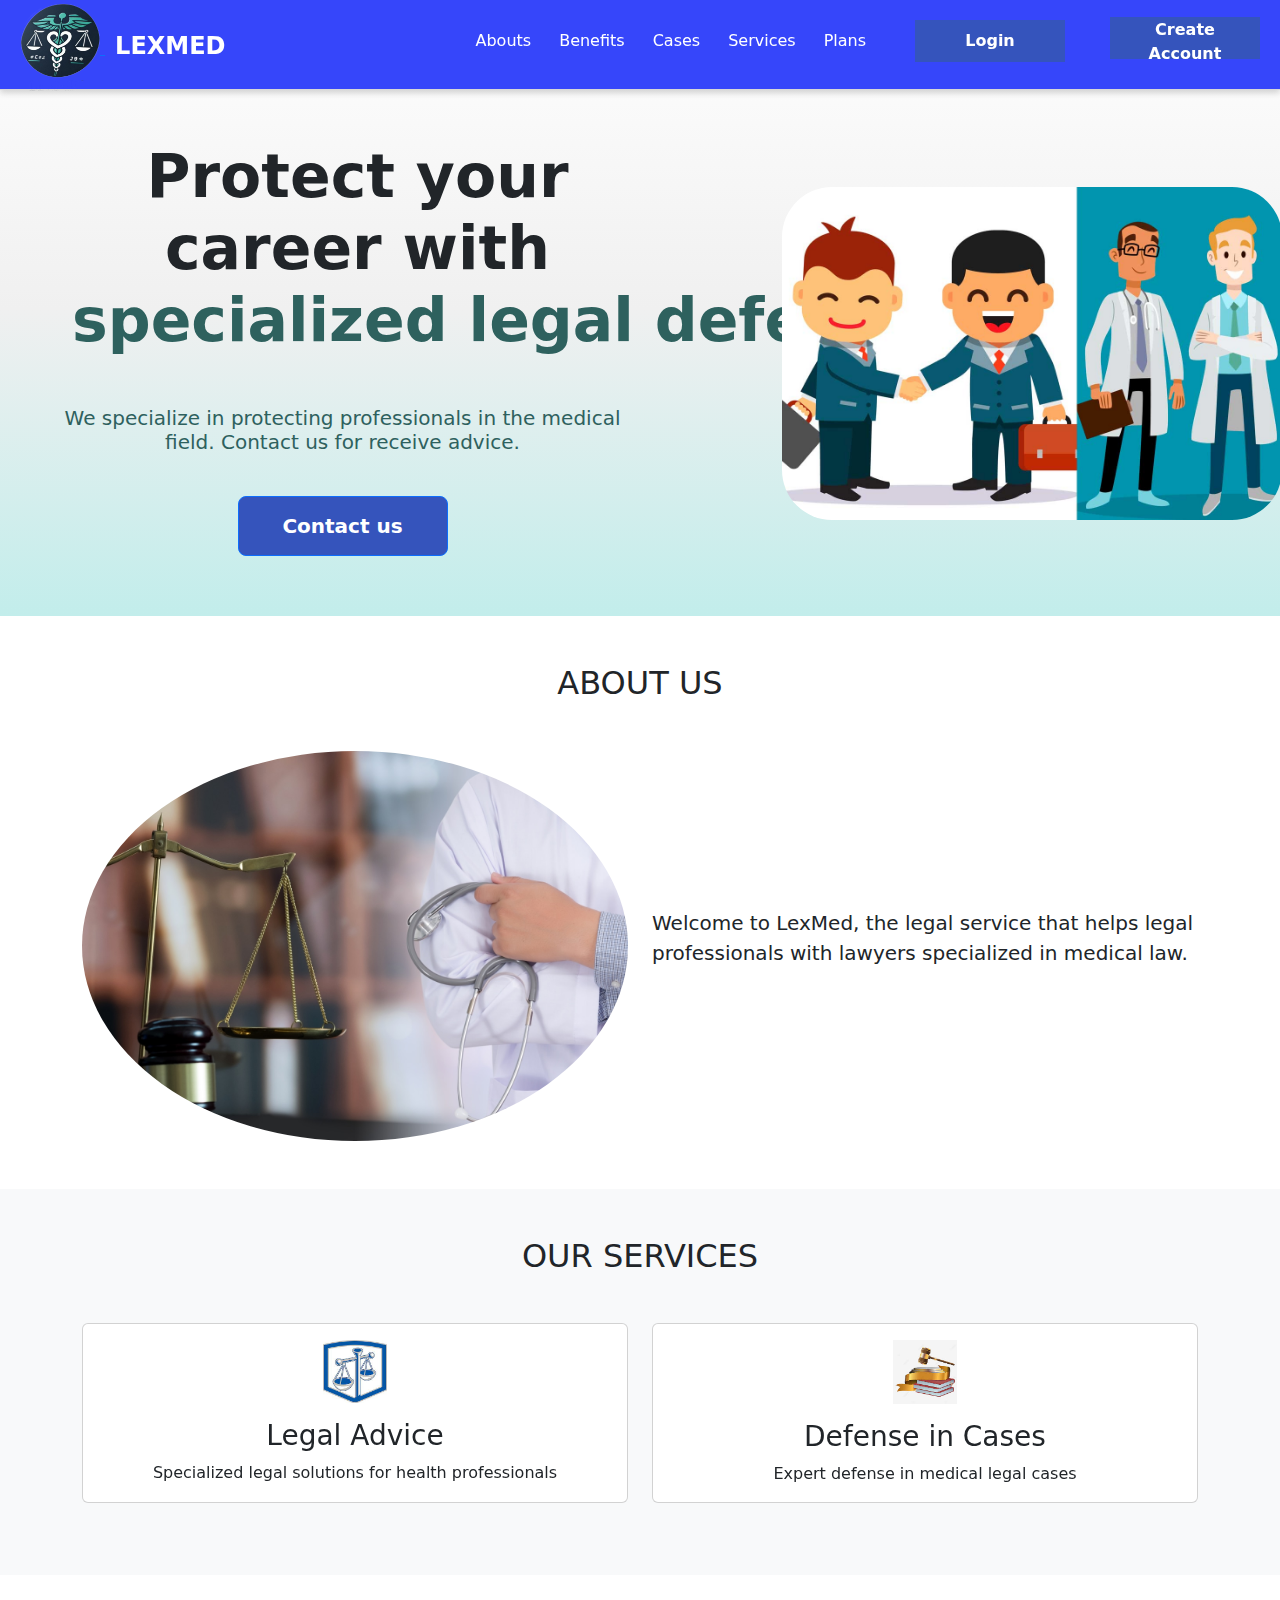
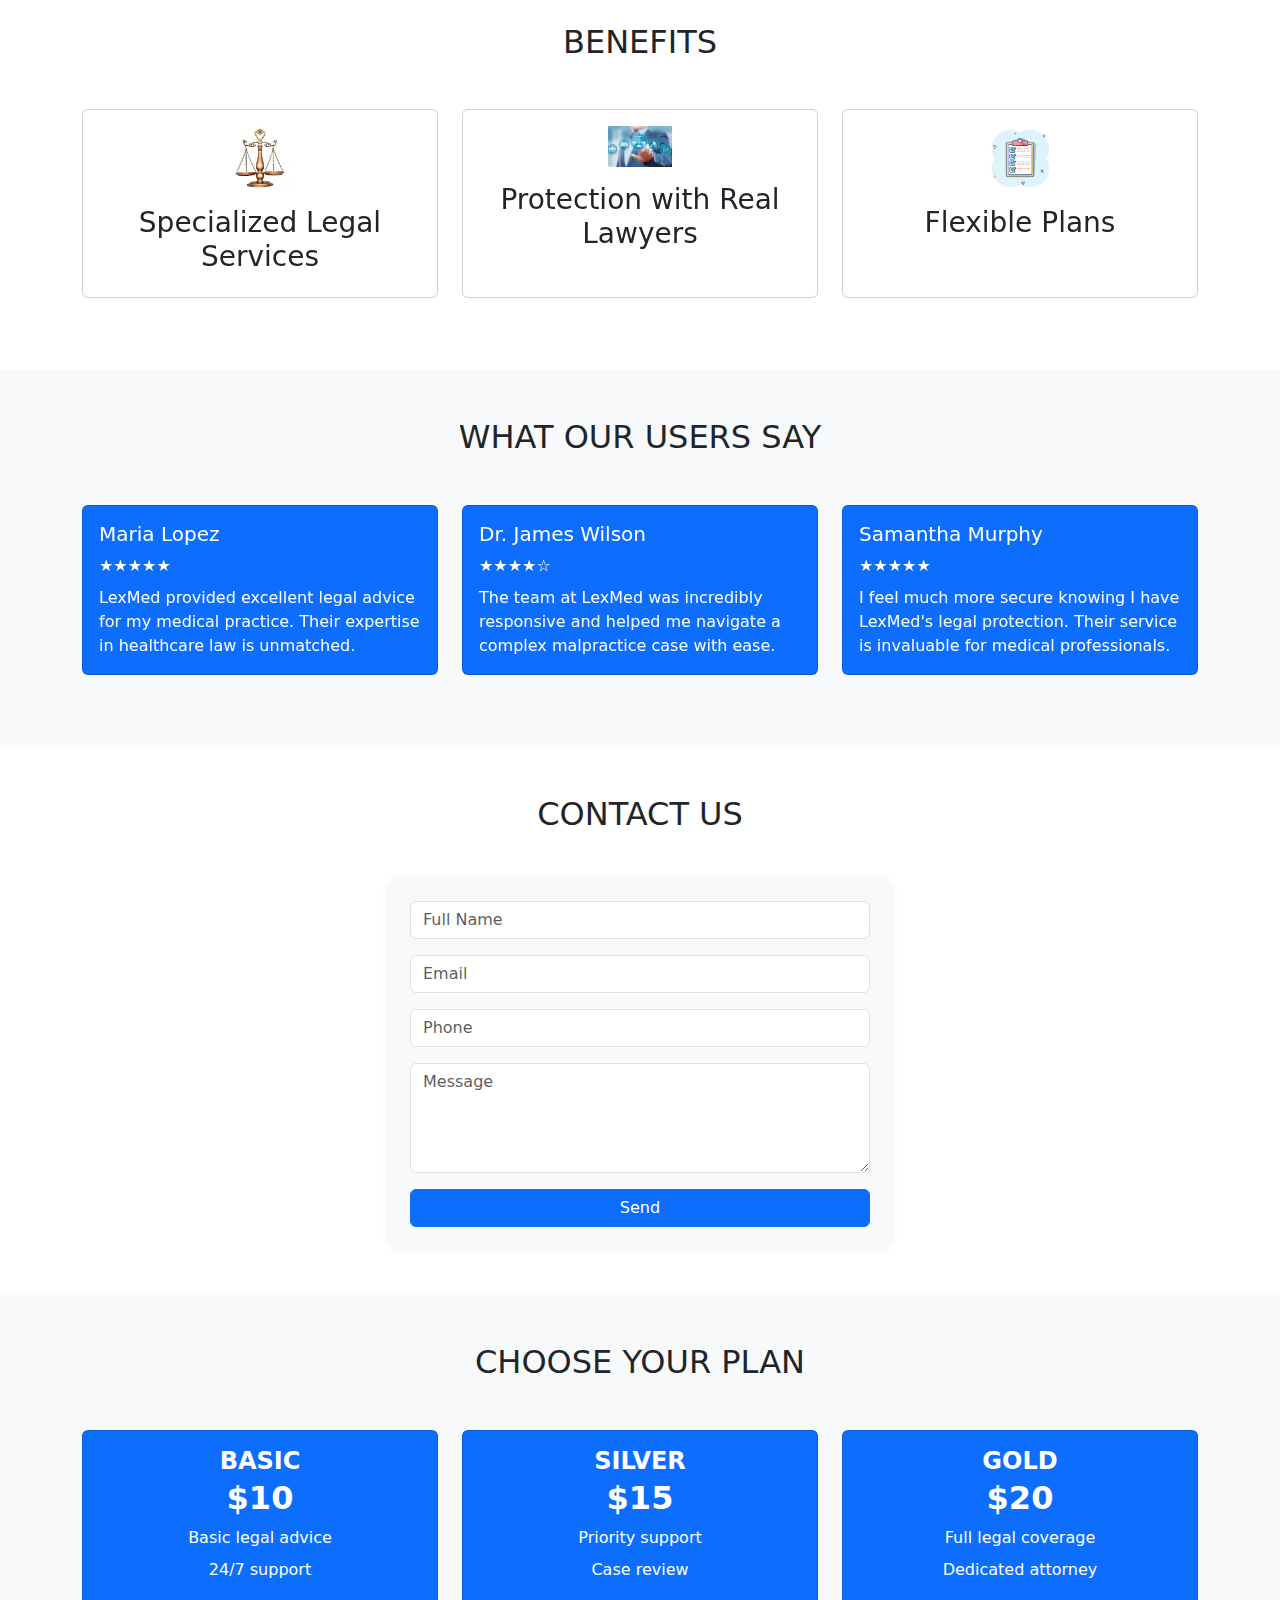
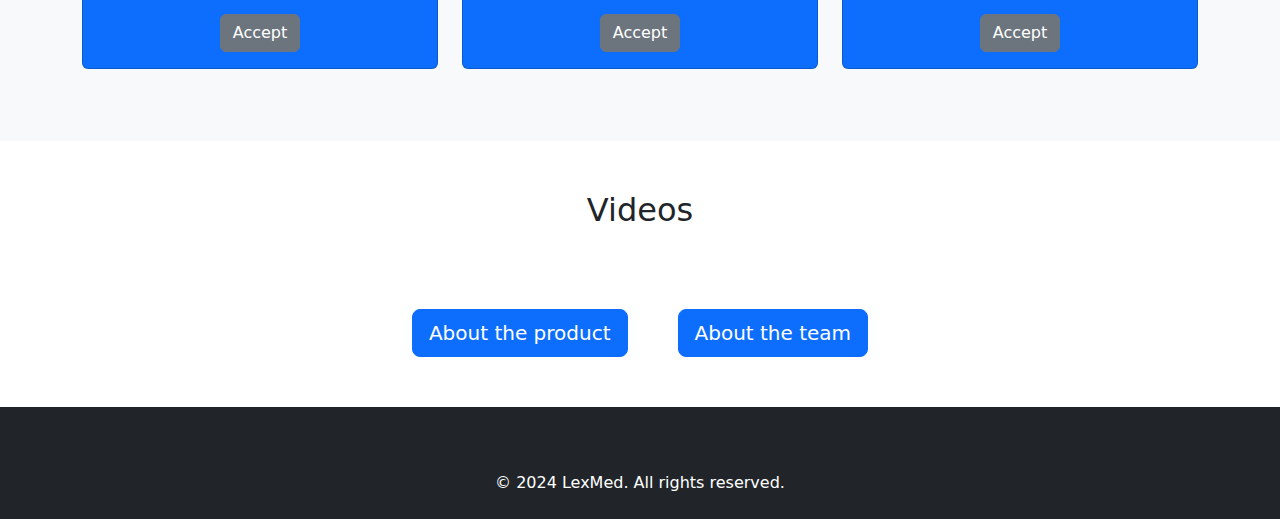
==== commit 654ebb07: "add video section with links to product and team information" ====
--- a/index.html
+++ b/index.html
@@ -82,12 +82,9 @@
                     receive
                     advice.
                 </h4>
-                    <div class="text-center">
-                        <a href="https://lexmed.vercel.app/login" target="_blank">
-                            <button type="button" class="btn btn-primary btn-lg button-hero">Contact Us</button>
-                        </a>
-                    </div>
-                    
+
+                <div class="text-center">
+                    <button type="button" class="btn btn-primary btn-lg button-hero">Contact us</button>
                 </div>
             </div>
 
@@ -277,6 +274,23 @@
             </div>
         </div>
     </section>
+    </section>
+    <section style="margin: 50px 0; text-align:center;">
+        <h2>Videos</h2>
+
+        <div style="display: flex; justify-content:center; gap: 50px; margin-top:80px;">
+            <a href="https://youtu.be/rGW3PEuPLxQ" target="_blank">
+                <button type="button" class="btn btn-primary btn-lg button-hero">About the
+                    product</button>
+                <a href="https://upcedupe-my.sharepoint.com/:v:/g/personal/u20221a955_upc_edu_pe/EXhXp8q7NhNOgBjBbMWIuo4Bri45KVGPu58MA9elXl3zEA?e=TfUffL&nav=eyJyZWZlcnJhbEluZm8iOnsicmVmZXJyYWxBcHAiOiJTdHJlYW1XZWJBcHAiLCJyZWZlcnJhbFZpZXciOiJTaGFyZURpYWxvZy1MaW5rIiwicmVmZXJyYWxBcHBQbGF0Zm9ybSI6IldlYiIsInJlZmVycmFsTW9kZSI6InZpZXcifX0%3D"
+                    target="_blank">
+                    <button type="button" class="btn btn-primary btn-lg button-hero">About the
+                        team</button>
+                </a>
+        </div>
+
+
+    </section>
 
     <footer class="py-4 bg-dark text-white text-center footer">
         <div class="container">
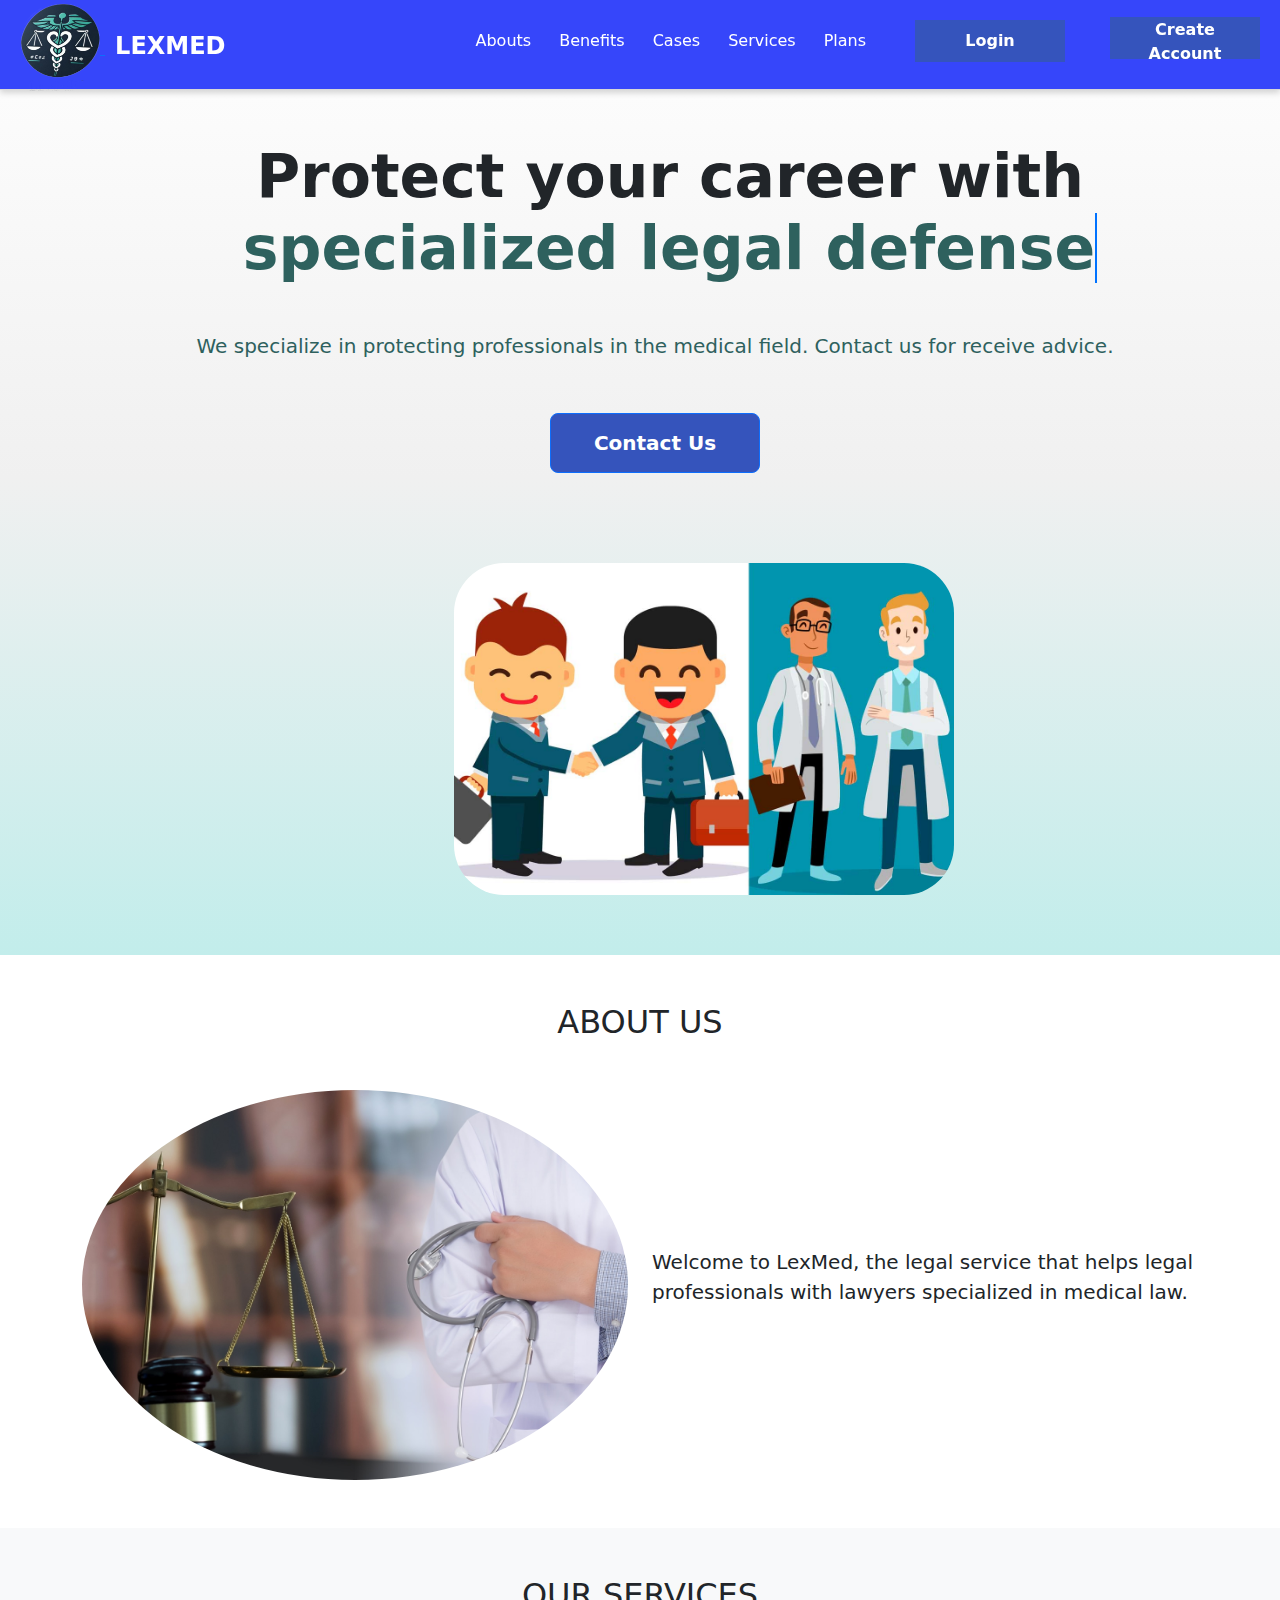
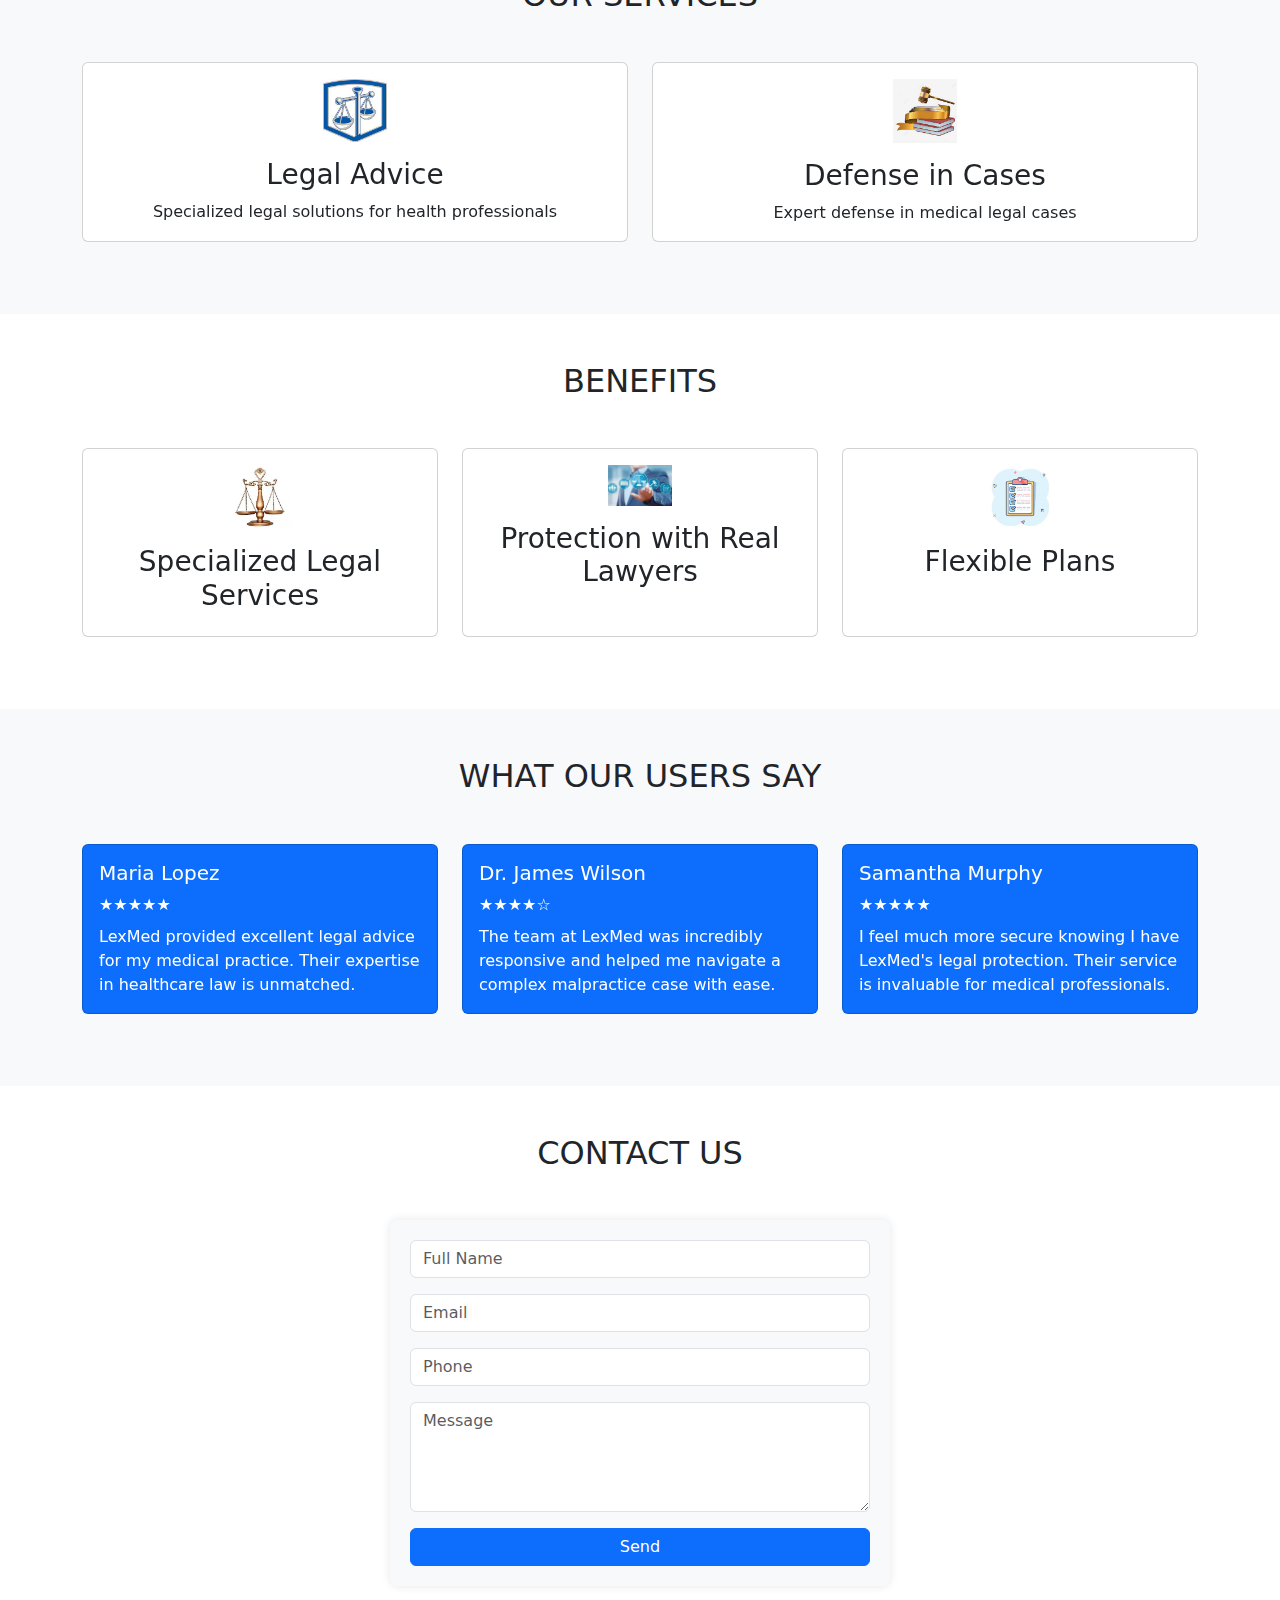
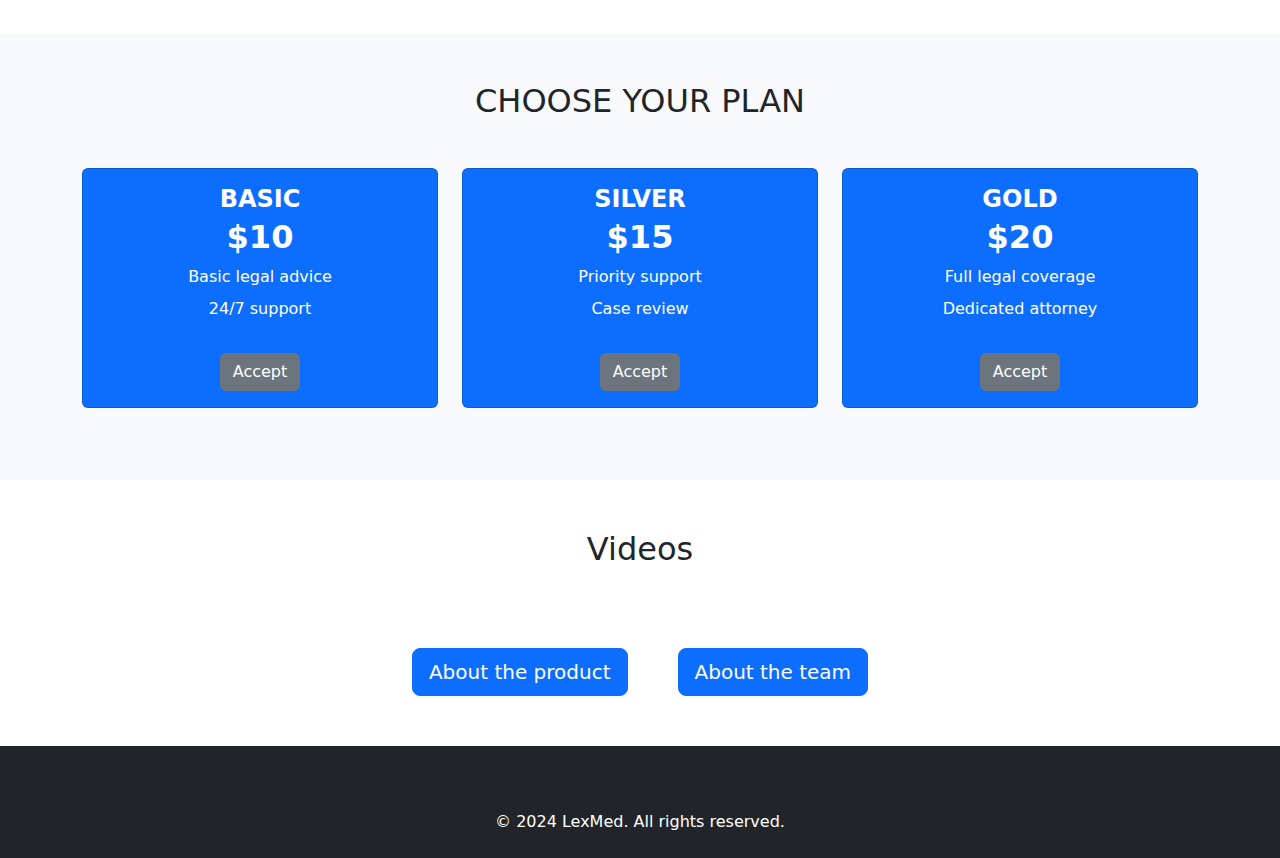
==== commit 7fd55c68: "Merge branch 'main' of github.com:LexMedd/LexMedd-LandingPage" ====
--- a/index.html
+++ b/index.html
@@ -82,9 +82,12 @@
                     receive
                     advice.
                 </h4>
-
-                <div class="text-center">
-                    <button type="button" class="btn btn-primary btn-lg button-hero">Contact us</button>
+                    <div class="text-center">
+                        <a href="https://lexmed.vercel.app/login" target="_blank">
+                            <button type="button" class="btn btn-primary btn-lg button-hero">Contact Us</button>
+                        </a>
+                    </div>
+                    
                 </div>
             </div>
 
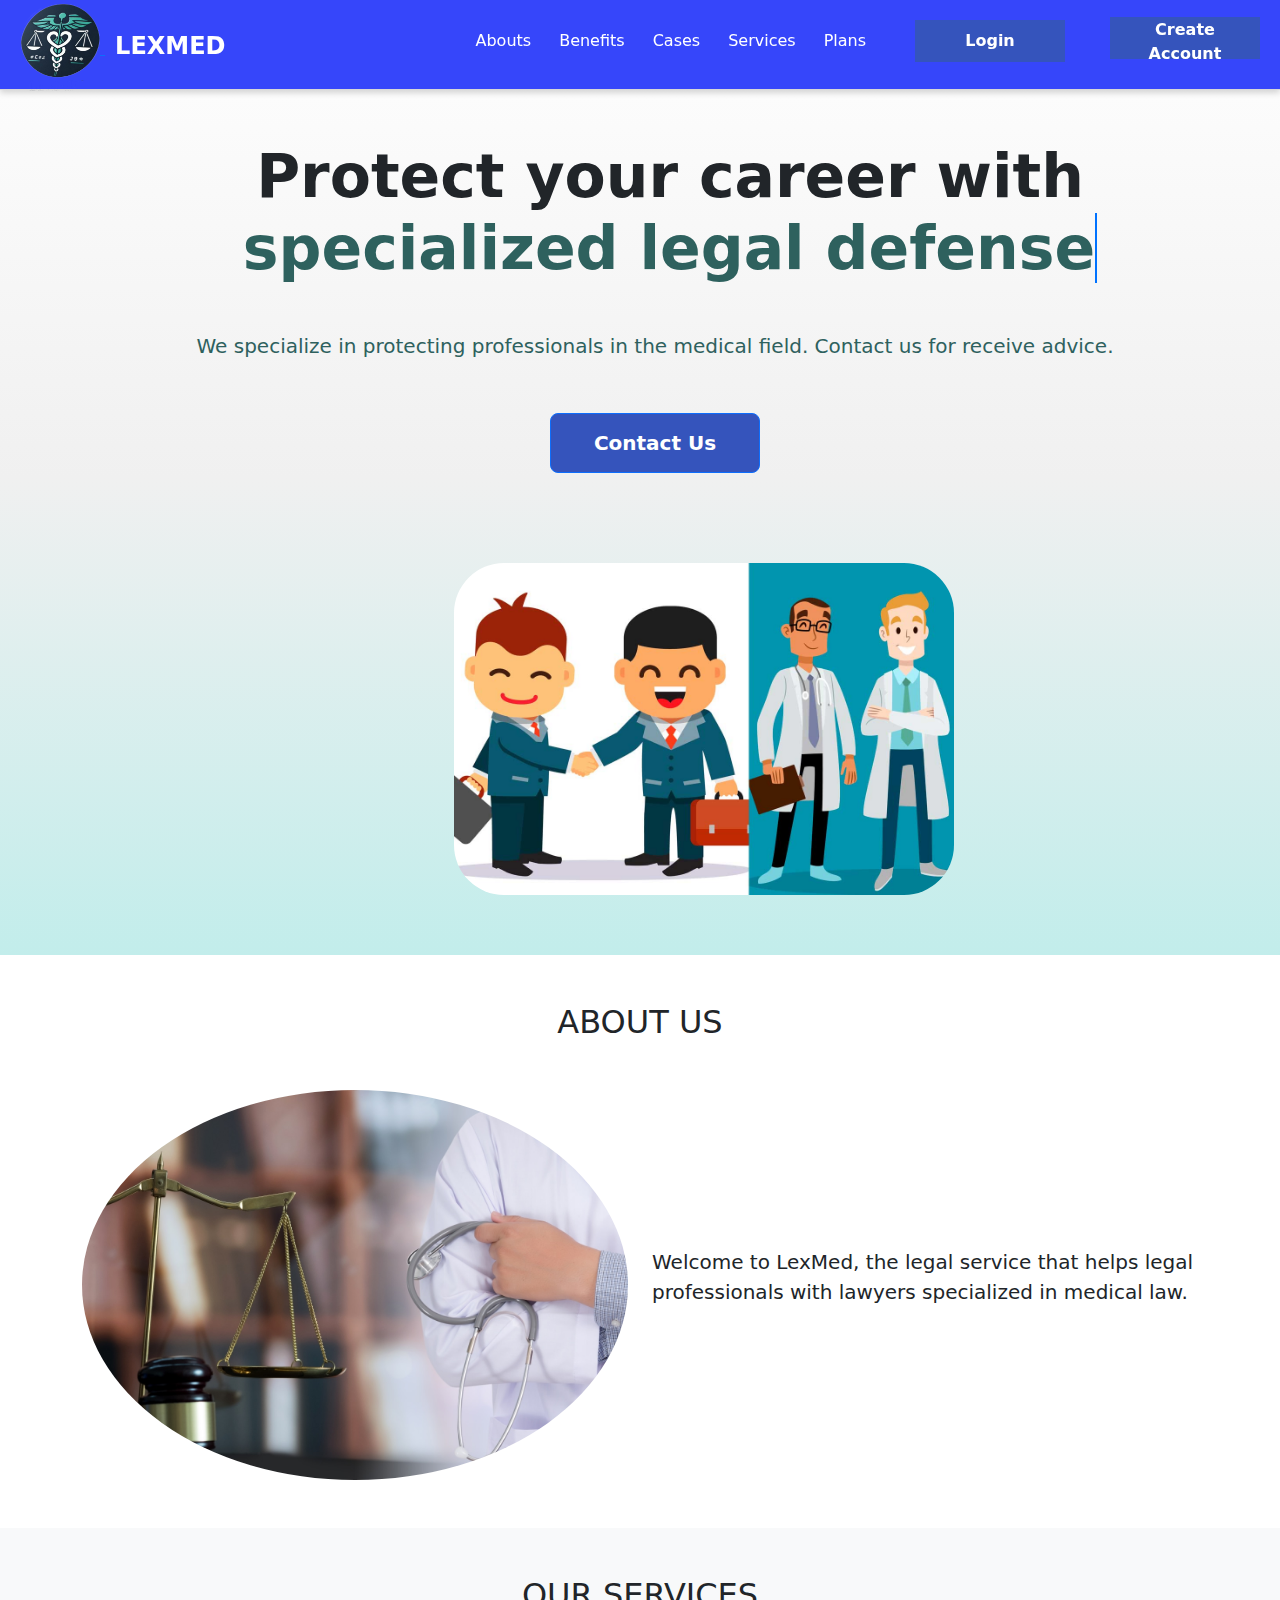
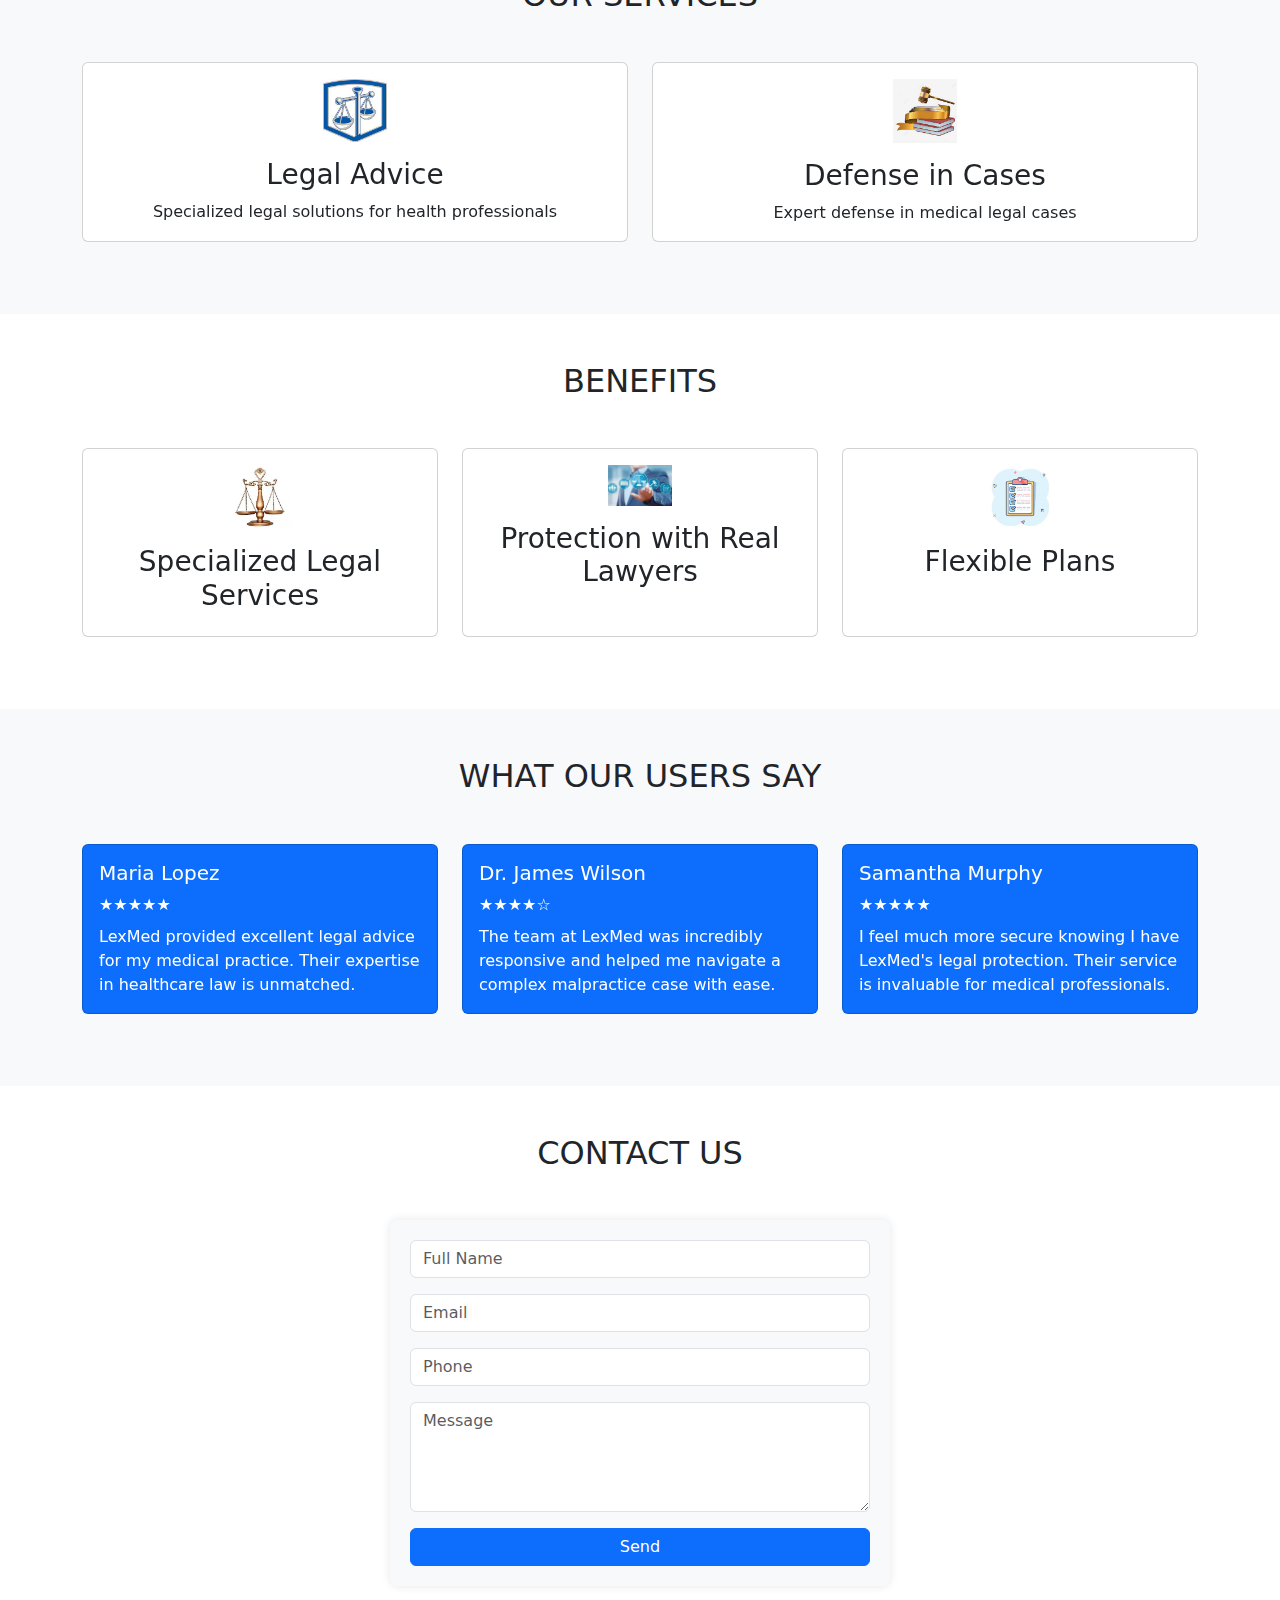
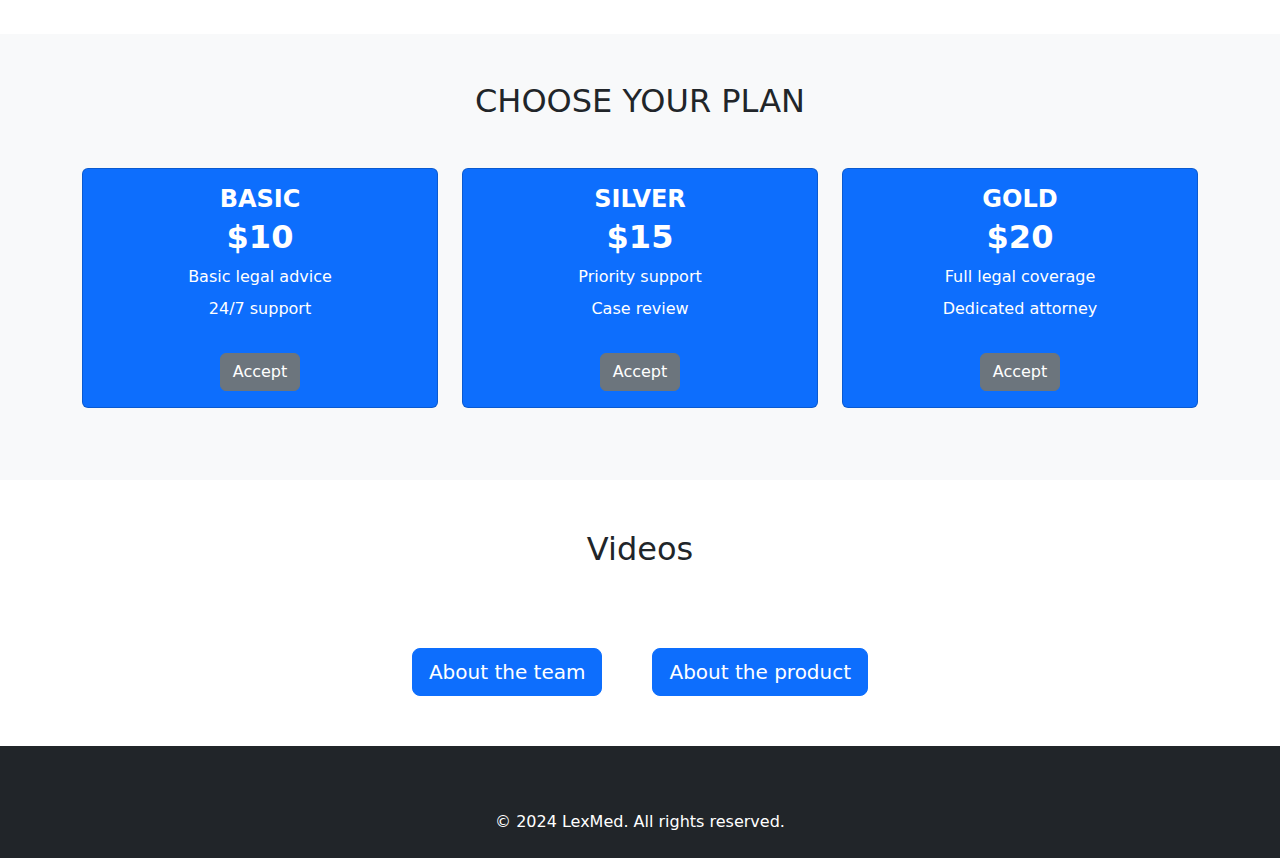
==== commit bb7ad138: "update login and registration links; adjust button labels for clarity" ====
--- a/index.html
+++ b/index.html
@@ -42,10 +42,10 @@
                 <li><a href="#cases">Cases</a></li>
                 <li><a href="#services">Services</a></li>
                 <li><a href="#planes">Plans</a></li>
-                <a href="" target="_blank">
+                <a href="https://lexmed.vercel.app/login" target="_blank">
                     <button class="primary-button">Login</button>
                 </a>
-                <a href="" target="_blank">
+                <a href="https://lexmed.vercel.app/register" target="_blank">
                     <button class="primary-button">Create Account</button>
                 </a>
             </ul>
@@ -82,19 +82,19 @@
                     receive
                     advice.
                 </h4>
-                    <div class="text-center">
-                        <a href="https://lexmed.vercel.app/login" target="_blank">
-                            <button type="button" class="btn btn-primary btn-lg button-hero">Contact Us</button>
-                        </a>
-                    </div>
-                    
-                </div>
-            </div>
-
-            <div class="col d-flex justify-content-center align-items-center">
-                <img src="./assets/images/foto 1.jpg" alt="imagen hero LexMed" class="img-fluid">
-            </div>
-        </div>
+                <div class="text-center">
+                    <a href="https://lexmed.vercel.app/login" target="_blank">
+                        <button type="button" class="btn btn-primary btn-lg button-hero">Contact Us</button>
+                    </a>
+                </div>
+
+            </div>
+        </div>
+
+        <div class="col d-flex justify-content-center align-items-center">
+            <img src="./assets/images/foto 1.jpg" alt="imagen hero LexMed" class="img-fluid">
+        </div>
+    </div>
     </div>
     <section class="about py-5">
         <div class="container">
@@ -284,11 +284,11 @@
         <div style="display: flex; justify-content:center; gap: 50px; margin-top:80px;">
             <a href="https://youtu.be/rGW3PEuPLxQ" target="_blank">
                 <button type="button" class="btn btn-primary btn-lg button-hero">About the
-                    product</button>
+                    team</button>
                 <a href="https://upcedupe-my.sharepoint.com/:v:/g/personal/u20221a955_upc_edu_pe/EXhXp8q7NhNOgBjBbMWIuo4Bri45KVGPu58MA9elXl3zEA?e=TfUffL&nav=eyJyZWZlcnJhbEluZm8iOnsicmVmZXJyYWxBcHAiOiJTdHJlYW1XZWJBcHAiLCJyZWZlcnJhbFZpZXciOiJTaGFyZURpYWxvZy1MaW5rIiwicmVmZXJyYWxBcHBQbGF0Zm9ybSI6IldlYiIsInJlZmVycmFsTW9kZSI6InZpZXcifX0%3D"
                     target="_blank">
                     <button type="button" class="btn btn-primary btn-lg button-hero">About the
-                        team</button>
+                        product</button>
                 </a>
         </div>
 
